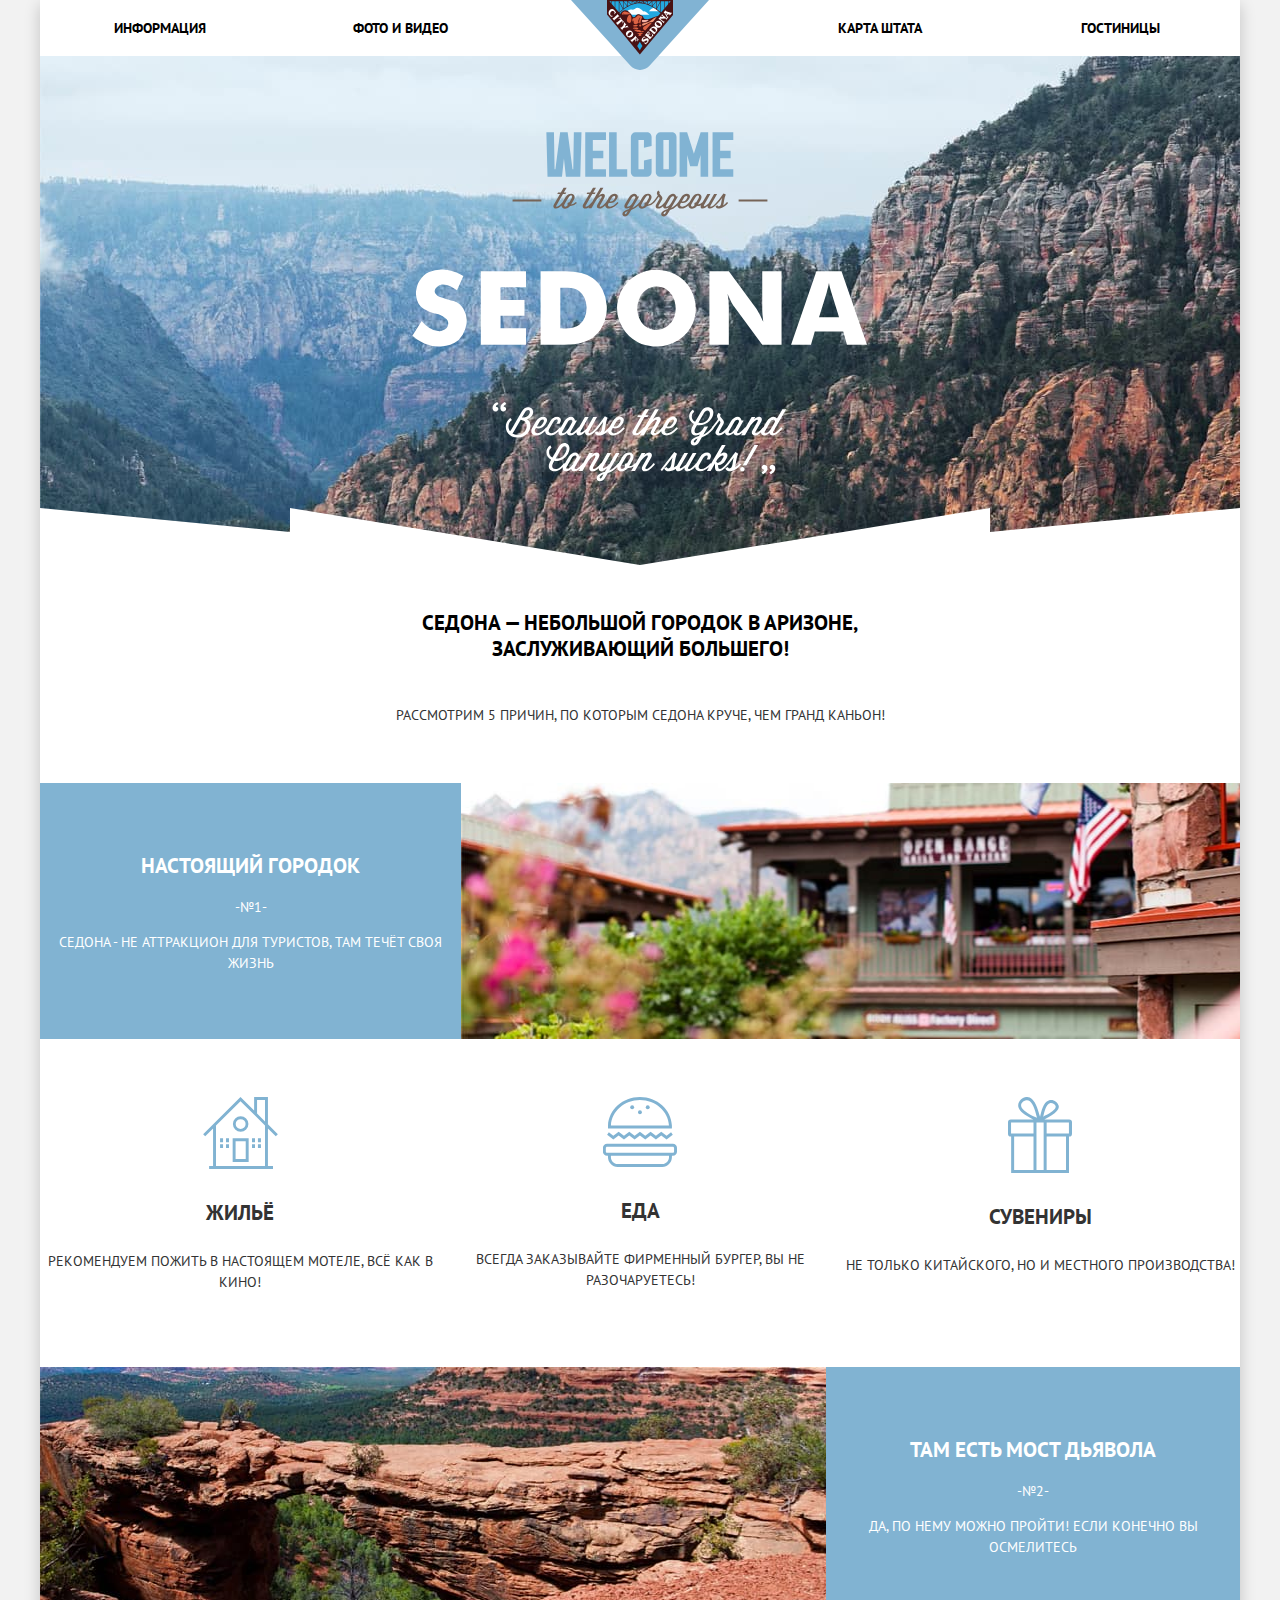
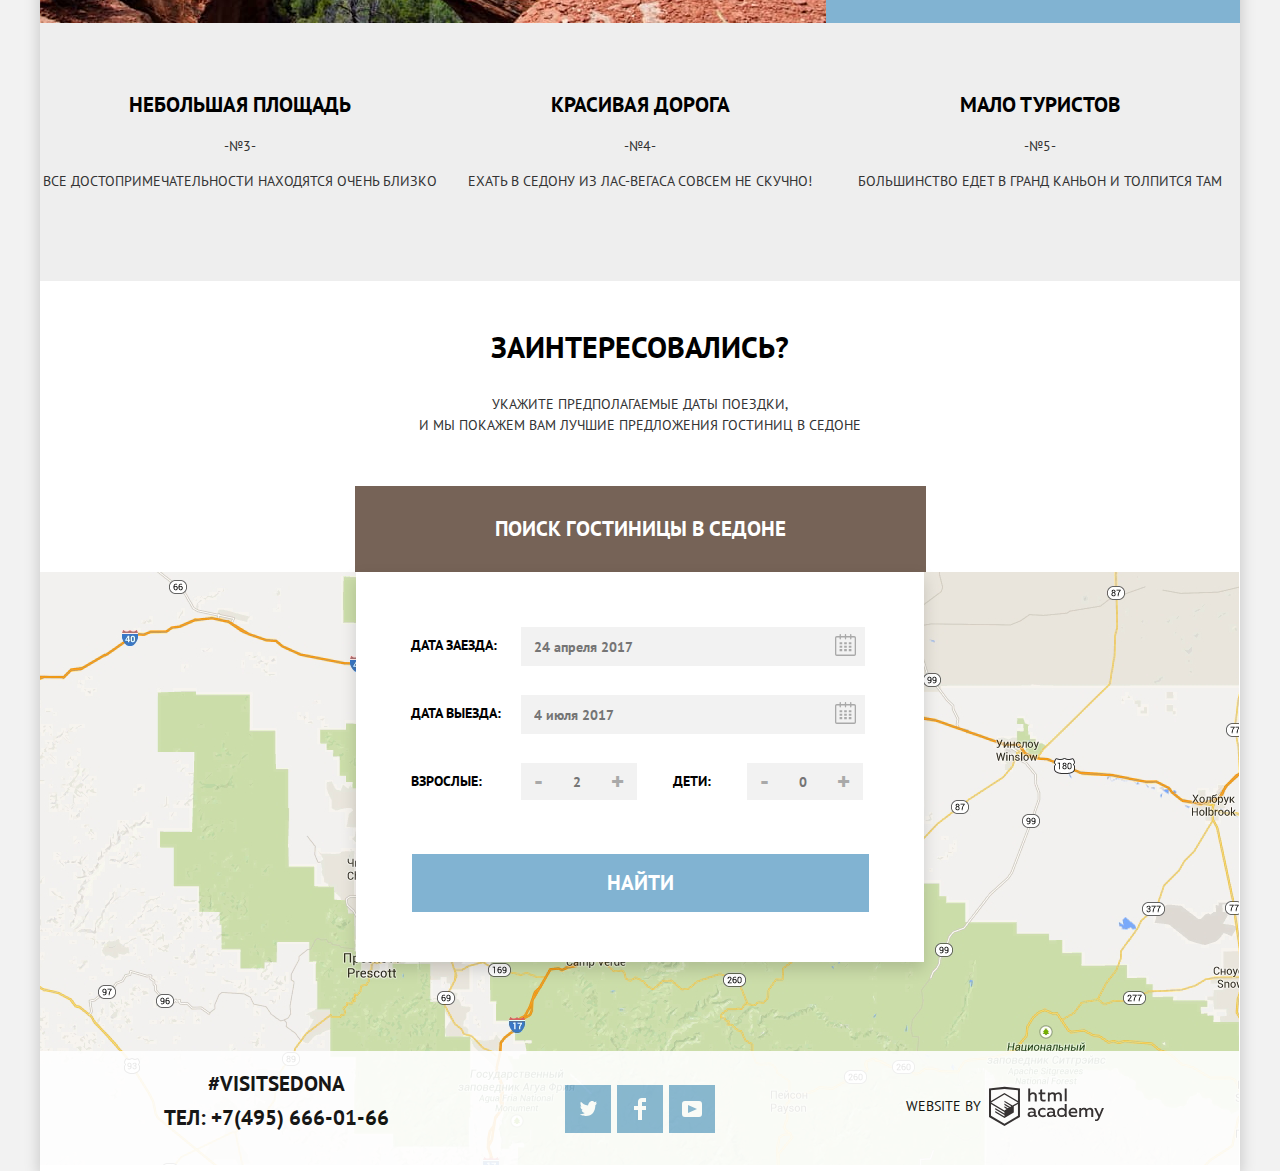
==== index.html @ 1110b038 "Задание дополнено." ====
<!DOCTYPE html>
<html class="page" lang="ru">
<head>
  <meta charset="UTF-8">
  <title>Welcome to Sedona!</title>
  <link href="https://fonts.googleapis.com/css2?family=PT+Sans:wght@400;700&display=swap" rel="stylesheet">
  <link href="css/normalize.css" rel="stylesheet">
  <link href="css/style.css" rel="stylesheet">
</head>
<body>
<div class="wrap">
  <header class="main-header">
    <nav class="main-navigation">
      <a class="main-navigation-logo">
        <img src="img/logo-sedona.svg" width="138" height="70" alt="Sedona logo">
      </a>
      <ul class="site-navigation">
        <li class="info-link">
          <a href="#" class="link">Информация</a>
        </li>
        <li class="media-link">
          <a href="#" class="link">Фото и видео</a>
        </li>
        <li class="map-link">
          <a href="#" class="link">Карта штата</a>
        </li>
        <li class="hotel-link">
          <a href="hotels.html" class="link">Гостиницы</a>
        </li>
      </ul>
    </nav>
  </header>
  <main class="main-home-page">
    <section class="main-title">
      <h1 class="visually-hidden">Sedona</h1>
      <img src="img/intro-welcome.svg" width="456" height="350" alt="Sedona">
    </section>
    <section class="main-features">
      <p class="intro-title">
        Седона — небольшой городок в Аризоне,<br>
        заслуживающий большего!
      </p>
      <p class="intro-subtitle">Рассмотрим 5 причин, по которым Седона круче, чем Гранд Каньон!</p>
      <ol class="intro-list">
        <li class="point point-1">
          <div class="row-1 color-blue">
            <div class="reason-wrapper city">
              <h3>Настоящий городок</h3>
              <span>-№1-</span>
              <p>Седона - не аттракцион для туристов, там течёт своя жизнь</p>
            </div>
            <div class="img-city">

            </div>
          </div>
          <ul class="city-features">
            <li class="point point-1-1">
              <h4 class="housing">Жильё</h4>
              <p>Рекомендуем пожить в настоящем мотеле, всё как в кино!</p>
            </li>
            <li class="point point-1-2">
              <h4 class="food">Еда</h4>
              <p>Всегда заказывайте фирменный бургер, вы не разочаруетесь!</p>
            </li>
            <li class="point point-1-3">
              <h4 class="souvenirs">Сувениры</h4>
              <p>Не только китайского, но и местного производства!</p>
            </li>
          </ul>
        </li>
        <li class="point point-2 color-blue">
          <div class="img-bridge">

          </div>
          <div class="reason-wrapper">
            <h3>Там есть Мост дьявола</h3>
            <span>-№2-</span>
            <p>Да, по нему можно пройти! Если конечно вы осмелитесь</p>
          </div>
        </li>
        <li class="point point-3 color-gray">
          <div>
            <h3>Небольшая площадь</h3>
            <span>-№3-</span>
            <p>Все достопримечательности находятся очень близко</p>
          </div>
        </li>
        <li class="point point-4 color-gray">
          <div>
            <h3>Красивая дорога</h3>
            <span>-№4-</span>
            <p>Ехать в Седону из Лас-Вегаса совсем не скучно!</p>
          </div>
        </li>
        <li class="point point-5 color-gray">
          <div>
            <h3>Мало туристов</h3>
            <span>-№5-</span>
            <p>Большинство едет в Гранд Каньон и толпится там</p>
          </div>
        </li>
      </ol>
    </section>
    <section class="main-search">
      <h2>Заинтересовались?</h2>
      <p>Укажите предполагаемые даты поездки,<br>
        и мы покажем вам лучшие предложения гостиниц в Седоне</p>
      <button class="form-call-button button btn-brown" type="button">Поиск гостиницы в Седоне</button>
      <div class="hotel-search">
        <div class="form-container">
          <form action="https://echo.htmlacademy.ru" method="get">
            <div class="form-line checkin-date-field">
              <label class="field-name" for="arrivalDate">Дата заезда:</label>
              <input id="arrivalDate" type="text" placeholder="24 апреля 2017"
                     name="Arrival date">
              <button class="calendar" type="button">
                <svg xmlns="http://www.w3.org/2000/svg" width="21" height="22">
                  <path
                    d="M19.25 2.02h-2.84V.65c0-.38-.3-.7-.66-.7-.36 0-.66.32-.66.7v1.38h-3.93V.65c0-.38-.3-.7-.66-.7-.36 0-.66.32-.66.7v1.38H5.91V.65c0-.38-.3-.7-.66-.7-.36 0-.66.32-.66.7v1.38H1.75A1.8 1.8 0 000 3.86v16.3A1.8 1.8 0 001.75 22h17.5A1.8 1.8 0 0021 20.16V3.86a1.8 1.8 0 00-1.75-1.83zm.44 18.14a.45.45 0 01-.44.46H1.75a.45.45 0 01-.44-.46V3.86a.45.45 0 01.44-.46h2.84v1.38c0 .38.3.69.66.69.36 0 .66-.3.66-.69V3.4h3.93v1.38c0 .38.3.69.66.69.36 0 .66-.3.66-.69V3.4h3.93v1.38c0 .38.3.69.66.69.36 0 .66-.3.66-.69V3.4h2.84c.24 0 .44.2.44.46v16.3z"/>
                  <path
                    d="M4.6 8.22h2.62v2.07H4.59zm0 3.45h2.62v2.06H4.59zm0 3.44h2.62v2.07H4.59zm4.59 0h2.62v2.07H9.2zm0-3.44h2.62v2.06H9.2zm0-3.45h2.62v2.07H9.2zm4.6 6.9h2.62v2.06h-2.63zm0-3.45h2.62v2.06h-2.63zm0-3.45h2.62v2.07h-2.63z"/>
                </svg>
              </button>
            </div>
            <div class="form-line checkout-date-field">
              <label class="field-name" for="dateOfDeparture">Дата выезда:</label>
              <input id="dateOfDeparture" type="text" placeholder="4 июля 2017"
                     name="Date of departure">
              <button class="calendar" type="button">
                <svg xmlns="http://www.w3.org/2000/svg" width="21" height="22">
                  <path
                    d="M19.25 2.02h-2.84V.65c0-.38-.3-.7-.66-.7-.36 0-.66.32-.66.7v1.38h-3.93V.65c0-.38-.3-.7-.66-.7-.36 0-.66.32-.66.7v1.38H5.91V.65c0-.38-.3-.7-.66-.7-.36 0-.66.32-.66.7v1.38H1.75A1.8 1.8 0 000 3.86v16.3A1.8 1.8 0 001.75 22h17.5A1.8 1.8 0 0021 20.16V3.86a1.8 1.8 0 00-1.75-1.83zm.44 18.14a.45.45 0 01-.44.46H1.75a.45.45 0 01-.44-.46V3.86a.45.45 0 01.44-.46h2.84v1.38c0 .38.3.69.66.69.36 0 .66-.3.66-.69V3.4h3.93v1.38c0 .38.3.69.66.69.36 0 .66-.3.66-.69V3.4h3.93v1.38c0 .38.3.69.66.69.36 0 .66-.3.66-.69V3.4h2.84c.24 0 .44.2.44.46v16.3z"/>
                  <path
                    d="M4.6 8.22h2.62v2.07H4.59zm0 3.45h2.62v2.06H4.59zm0 3.44h2.62v2.07H4.59zm4.59 0h2.62v2.07H9.2zm0-3.44h2.62v2.06H9.2zm0-3.45h2.62v2.07H9.2zm4.6 6.9h2.62v2.06h-2.63zm0-3.45h2.62v2.06h-2.63zm0-3.45h2.62v2.07h-2.63z"/>
                </svg>
              </button>
            </div>
            <div class="form-line number-of-people-field">
              <label class="field-name" for="adults">Взрослые:</label>
              <button class="button-minus sign-button" type="button">
                -
              </button>
              <input id="adults" type="text" placeholder="2"
                     name="Number of adults">
              <button class="button-plus sign-button" type="button">
                +
              </button>
              <label class="field-name number-of-children" for="children">Дети:</label>
              <button class="button-minus sign-button" type="button">
                -
              </button>
              <input id="children" type="text" placeholder="0"
                     name="Number of children">
              <button class="button-plus sign-button" type="button">
                +
              </button>
            </div>

            <button class="search-button button btn-blue" type="submit">Найти</button>

          </form>
        </div>
      </div>
    </section>
    <section class="map">
      <img src="img/map.png" width="1199" height="594" alt="Map">
    </section>
  </main>
  <footer class="main-footer">
    <div class="contact">
      <span>#visitSEDONA</span>
      <p>Тел: +7(495) 666-01-66</p>
    </div>
    <ul class="social">
      <li>
        <a class="button btn-blue" href="#" aria-label="Twitter">
          <span class="visually-hidden">Twitter</span>
          <svg xmlns="http://www.w3.org/2000/svg" width="17" height="15">
            <path fill="#FFF"
                  d="M10.95.14a3.1 3.1 0 013.58 1.18c.67-.23 1.33-.48 2-.7a2.35 2.35 0 01-.85 1.76c.69.17 1.3-.49 1.3-.49-.16 1-1 1.79-1.56 2.03C15.2 10.67 12.25 15.13 5.34 15H4.9c-.41 0-4.17-.46-4.9-1.89 2.27.2 3.9-.42 4.7-1.18-.97-.3-2.69-.47-2.99-2.95.35.11.57.23 1.2.12C1.7 8.25.36 7.53.44 5.33a1.9 1.9 0 001.34.47C1.09 5.56-.18 2.44.89.85c1.82 1.85 3.74 3.6 7.16 3.77.2-2.29 1.13-3.83 2.9-4.48z"/>
          </svg>
        </a>
      </li>
      <li>
        <a class="button btn-blue" href="#" aria-label="FaceBook">
          <span class="visually-hidden">FaceBook</span>
          <svg xmlns="http://www.w3.org/2000/svg" width="12" height="22">
            <path fill="#FFF" d="M12 4V0H8a4 4 0 00-4 4v4H0v4h4v10h4V12h4V8H8V4h4z"/>
          </svg>
        </a>
      </li>
      <li>
        <a class="button btn-blue" href="#" aria-label="Youtube">
          <span class="visually-hidden">Youtube</span>
          <svg xmlns="http://www.w3.org/2000/svg" width="20" height="16">
            <path fill="#FFF"
                  d="M17 0H3a3 3 0 00-3 3v10a3 3 0 003 3h14a3 3 0 003-3V3a3 3 0 00-3-3zM6.03 12V4L15 8l-8.98 4z"/>
          </svg>
        </a>
      </li>
    </ul>
    <div class="copyright">
      <p>
        Website by
      </p>
      <a class="academy-link" href="https://htmlacademy.ru/intensive/htmlcss"
         aria-label="Интенсив «HTML и CSS. Профессиональная вёрстка сайтов»">
        <span class="visually-hidden">HTML Academy</span>
        <svg data-name="Layer 1" xmlns="http://www.w3.org/2000/svg" width="115" height="41"
             viewBox="0 0 108.08 36.85">
          <path
            d="M44.61 26.86a2 2 0 00.55-.1v1.33a3.25 3.25 0 01-1.18.21 1.67 1.67 0 01-1.67-1 4.84 4.84 0 01-3.14 1.08c-1.51 0-2.91-.83-2.91-2.55 0-2.13 2-2.79 3.71-2.79a11.08 11.08 0 012.17.25v-.3c0-1-.76-1.77-2.19-1.77a7.42 7.42 0 00-3 .64v-1.7a10.21 10.21 0 013.19-.55c2.36 0 3.81 1.12 3.81 3.65v3a.54.54 0 00.49.59h.17zm-6.44-1.13a1.35 1.35 0 001.46 1.25h.11a3.39 3.39 0 002.41-1v-1.42a9.72 9.72 0 00-1.81-.21c-1 0-2.16.33-2.16 1.38zm12.36-6.11a5 5 0 012.57.64v1.72a4.08 4.08 0 00-2.3-.7 2.75 2.75 0 100 5.49 5 5 0 002.43-.64v1.71a6.27 6.27 0 01-2.76.57A4.21 4.21 0 0146 24.49v-.41a4.32 4.32 0 014.18-4.46h.38zm12.17 7.24a2 2 0 00.55-.1v1.33a3.25 3.25 0 01-1.18.21 1.67 1.67 0 01-1.67-1 4.84 4.84 0 01-3.14 1.08c-1.51 0-2.91-.83-2.91-2.55 0-2.13 2-2.79 3.71-2.79a11.08 11.08 0 012.17.25v-.3c0-1-.76-1.77-2.19-1.77a7.42 7.42 0 00-3 .64v-1.7a10.21 10.21 0 013.19-.55c2.36 0 3.81 1.12 3.81 3.65v3a.54.54 0 00.49.59h.17zm-6.44-1.13a1.35 1.35 0 001.47 1.25h.11a3.39 3.39 0 002.41-1v-1.42a9.72 9.72 0 00-1.81-.21c-1.06 0-2.16.33-2.16 1.38zM73 15.98v12.2h-1.65v-1.32a3.88 3.88 0 01-3.19 1.54 4.4 4.4 0 010-8.78 3.81 3.81 0 013 1.3v-4.94H73zm-4.53 5.22a2.76 2.76 0 100 5.52 2.86 2.86 0 002.68-1.74v-2a2.91 2.91 0 00-2.66-1.73zM79 19.62c3.31 0 4.46 2.68 3.92 5.09H76.7c.21 1.5 1.67 2.11 3.19 2.11a6.11 6.11 0 002.64-.59v1.6a7.14 7.14 0 01-3 .57c-2.53 0-4.75-1.42-4.75-4.42a4.18 4.18 0 014-4.39H79zm.09 1.54a2.28 2.28 0 00-2.44 2.1v.06h4.65a2 2 0 00-2.17-2.16zm5.73 7v-8.31h1.65v1a3.81 3.81 0 012.78-1.27 2.86 2.86 0 012.64 1.4 4.12 4.12 0 012.91-1.33 3.06 3.06 0 013.2 3.33v5.2h-1.9v-5.15a1.59 1.59 0 00-1.42-1.75h-.26a2.8 2.8 0 00-2.07 1.12v5.78h-1.9v-5.15A1.59 1.59 0 0089 21.29h-.2a3 3 0 00-2.21 1.29v5.63h-1.73zm21.31-8.33h1.9l-3.91 9.46c-.9 2.17-2.09 2.86-3.35 2.86a4.76 4.76 0 01-1.1-.14v-1.57a2.86 2.86 0 00.85.12c.9 0 1.58-.64 2.07-1.9l.17-.42-4-8.4h2l2.86 6.29zM38.73 1.44V6.2a3.81 3.81 0 012.7-1.14 3.25 3.25 0 013.44 3.4v5.15H43V8.7a1.81 1.81 0 00-1.61-2h-.3a2.93 2.93 0 00-2.32 1.39v5.52h-1.9V1.44h1.9zm11.21.85v3h3v1.6h-3v3.81c0 1.1.5 1.46 1.58 1.46a4.49 4.49 0 001.69-.33v1.6a6.8 6.8 0 01-2.21.35 2.55 2.55 0 01-2.86-2.74V6.87h-1.56V5.24h1.5V2.72zm5.4 11.31V5.26H57v1a3.81 3.81 0 012.77-1.28 2.86 2.86 0 012.6 1.33 4.12 4.12 0 012.91-1.33 3.06 3.06 0 013.16 3.4v5.21h-1.9V8.44a1.59 1.59 0 00-1.42-1.75h-.23a2.8 2.8 0 00-2.07 1.12v5.78h-1.9V8.44a1.59 1.59 0 00-1.42-1.75h-.23a3 3 0 00-2.21 1.29v5.63h-1.72zM71.17 1.43H73v12.15h-1.83V1.43zM14.71-.02h-.16L0 1.52v26.67l14.55 8.66 14.55-8.66V1.52zm12.5 27.1l-12.66 7.54L1.9 27.1V16.16l12.59 7.5v1.32l-8.63-5.1v1.31l8.68 5.21v1.39l-8.67-5.16v1.35l8.68 5.21 8.75-5.24v-5.66l3.9-2.31V27.1zm0-12.53l-3.48 2-1.6 1-7.62-4.57v1.31L21 18.21l-.14.09-1 .54-5.37-3.2v1.34l4.24 2.52-1 .67-3.2-1.9v1.31l2.1 1.24-2.13 1.26L2 14.63l12.51-7.54zm0-1.32L14.49 5.74 1.91 13.23v-10L14.56 1.9l12.65 1.33v10z"
            fill="#231f20"/>
        </svg>
      </a>
    </div>
  </footer>
</div>
</body>
</html>
---- css/style.css ----
/* Variables */

:root{
  --basic-black: #000000;
  --basic-white: #ffffff;
  --basic-gray: #333333;
  --basic-light-gray: #F2F2F2;
  --basic-brown: #766357;
  --basic-graphite-gray: #666666;
  --basic-blue: #81B3D2;
  --background-gray: #F2F2F2;
  --background-light-gray: #EEEEEE;
  --background-medium-gray: #EBEBEB;
  --hover-brown: #604E43;
  --active-brown: #503E33;
  --hover-blue: #669EC0;
  --active-blue: #5496BD;
  --border-gray: #E5E5E5;
  --active-gray: #bdbbbc;
}

/*Global*/

.page{
  height: 100%;
}

body{
  margin: 0;
  padding: 0;
  font-family: 'PT Sans', sans-serif;
  font-size: 14px;
  line-height: 21px;
  font-weight: 400;
  color: var(--basic-gray);
  text-transform: uppercase;
  background-color: var(--basic-light-gray);
}

.wrap{
  width: 100%;
  max-width: 1200px;
  margin: auto;
  background-color: var(--basic-white);
  min-height: 100%;
  box-shadow: 0px 5px 15px rgba(0, 1, 1, 0.2);
}

.visually-hidden:not(:focus):not(:active){
  position: absolute;
  width: 1px;
  height: 1px;
  margin: -1px;
  border: 0;
  padding: 0;
  white-space: nowrap;
  clip-path: inset(100%);
  clip: rect(0 0 0 0);
  overflow: hidden;
}

a{
  text-decoration: none;
  color: var(--basic-black);
}

li{
  list-style: none;
}

ul,
ol{
  padding: 0;
}

img{
  max-width: 100%;
  height: auto;
}

h3,
h4{
  font-size: 21px;
  font-weight: 700;
}

.button {
  text-transform: uppercase;
  border: none;
  color: var(--basic-white);
  font-weight: 700;
}

.main-search .button{
  font-size: 21px;
  line-height: 26px;
}

.btn-blue{
  background-color: var(--basic-blue);
}

.btn-blue:hover,
.btn-blue:focus{
  background-color: var(--hover-blue);
}

.btn-blue:active{
  background-color: var(--active-blue);
  color: rgba(255, 255, 255, 0.3);
}

.btn-brown{
  background-color: var(--basic-brown);
}

.btn-brown:hover,
.btn-brown:focus{
  background-color: var(--hover-brown);
}

.btn-brown:active{
  background-color: var(--active-brown);
  color: rgba(255, 255, 255, 0.3);
}

.link:hover,
.link:focus{
  color: var(--basic-blue);
}

.link:active{
  opacity: 0.3;
}

/*Header*/

.main-navigation{
  display: grid;
  grid-template-columns: 1fr 1fr 1fr 1fr 1fr;
  grid-template-rows: 1fr;
  margin-bottom: -15px;
}

.site-navigation{
  margin: 0;
  padding-top: 15px;
  width: auto;
  grid-column: 1/6;
  grid-row-start: 1;
  display: grid;
  grid-template-columns: 1fr 1fr 1fr 1fr 1fr;
}

.main-navigation-logo{
  width: 138px;
  height: 70px;
  justify-self: center;
  grid-column: 3/4;
  grid-row-start: 1;
  z-index: 1;
}

.site-navigation a{
  display: block;
  line-height: 26px;
  font-weight: 700;
}

a.active-link{
  color: var(--basic-brown);
}

.info-link{
  grid-column: 1/2;
  justify-self: center;
}

.media-link{
  grid-column: 2/3;
  justify-self: center;
}

.map-link{
  grid-column: 4/5;
  justify-self: center;
}

.hotel-link{
  grid-column: 5/6;
  justify-self: center;
}
/*Footer*/

.main-footer{
  min-height: 120px;
  line-height: 26px;
  color: var(--basic-black);
  background-color: var(--basic-white);
  opacity: 0.9;
  display: grid;
  grid-template-columns: 1fr 1fr 1fr;
}

.contact{
  justify-self: center;
  text-align: center;
  font-weight: 700;
  font-size: 21px;
  padding-left: 72px;
  padding-top: 20px;
}

.contact p{
  margin-top: 8px;
}

.social{
  justify-self: center;
  display: flex;
  flex-wrap: wrap;
  justify-content: space-between;
  align-items: center;
  width: 150px;
  margin: 0 auto;
  padding: 0;
  list-style: none;
}

.social li{
  padding-bottom: 5px;
}

.social a{
  display: flex;
  align-items: center;
  justify-content: center;
  width: 46px;
  height: 48px;
}

.social svg:active{
  opacity: 0.3;
}

.copyright{
  display: flex;
  align-items: center;
  justify-content: center;
  padding-right: 70px;
  padding-bottom: 10px;
}

.copyright p{
  margin-right: 8px;
}

.copyright a{
  display: inline-block;
  width: 115px;
  height: 40px;
}

.academy-link:focus path,
.academy-link:hover path{
  fill: var(--basic-blue);
}

.academy-link:active path{
  fill: var(--active-gray);
}


/*Index*/

/*Page title*/

.main-title{
  background: url("../img/background.jpg") no-repeat center;
  text-align: center;
  margin-bottom: 45px;
}

.main-title img{
  padding-top: 77px;
  padding-bottom: 20px;
}

.main-title::after{
  content: '';
  display: block;
  height: 57px;
  background-image: url("../img/intro-mask.svg");
}


/*Features*/

.main-features{
  text-align: center;
}

.intro-title{
  font-size: 21px;
  line-height: 26px;
  font-weight: 700;
  color: var(--basic-black);
  margin-bottom: 40px;
}

.intro-subtitle{
  line-height: 26px;
  margin-bottom: 55px;
}

.color-blue{
  background-color: var(--basic-blue);
  color: var(--basic-white);
}

.color-gray{
  background-color: var(--background-light-gray);
}

.color-gray h3{
  color: var(--basic-black);
}

.intro-list{
  display: grid;
  grid-template-columns: 1fr 1fr 1fr;
  grid-template-rows: min-content min-content min-content min-content;
}

.point-1{
  grid-column: 1/4;
  grid-row: 1/3;
}

.row-1{
  display: flex;
  flex-direction: row;
  align-items: center;
}

.img-city{
  width: 800px;
  height: 256px;
  background-image: url("../img/location-1.jpg");
}

.point-2{
  grid-column: 1/4;
  grid-row: 3/4;
  display: flex;
  flex-direction: row;
  align-items: center;
}

.img-bridge{
  width: 800px;
  height: 256px;
  background-image: url("../img/location-2.jpg");
}

.city-features{
  padding-top: 30px;
  padding-bottom: 60px;
  display: grid;
  grid-template-columns: 1fr 1fr 1fr;
}

.point-3,
.point-4,
.point-5{
  padding-top: 50px;
  padding-bottom: 75px;
}

.housing::before{
  content: url("../img/icon-1.svg");
  display: block;
  padding-bottom: 30px;
}

.food::before{
  content: url("../img/icon-3.svg");
  display: block;
  padding-bottom: 30px;
}

.souvenirs::before{
  content: url("../img/icon-2.svg");
  display: block;
  padding-bottom: 30px;
}

.city{
  min-width: 33%;
}


/*Main search*/

.main-search{
  position: relative;
  text-align: center;
  padding-top: 15px;
}

.main-search h2{
  font-size: 30px;
  line-height: 24px;
  font-weight: 700;
  color: var(--basic-black);
}

.main-search p{
  padding-top: 10px;
  margin-bottom: 50px;
}

.form-call-button{
  text-align: center;
  padding: 30px 140px;
}

/*Search form*/

.hotel-search{
  line-height: 26px;
  font-weight: 700;
  color: var(--basic-black);
  position: absolute;
  width: 100%;
}

.form-container{
  margin: 0px auto;
  width: 568px;
  background-color: var(--basic-white);
  box-shadow: 0px 7px 15px rgba(0, 1, 1, 0.15);
}

.field-name{
  padding-top: 5px;
  display: block;
  width: 110px;
  text-align: left;
}

.number-of-children{
  text-align: center;
}

.hotel-search form{
  display: flex;
  flex-wrap: wrap;
  justify-content: center;
  padding-top: 55px;
}

.hotel-search input{
  background-color: var(--background-gray);
  font: inherit;
  border: none;
}

.hotel-search input:hover{
  background-color: var(--background-medium-gray);
}

.hotel-search input:focus{
  background-color: var(--basic-white);
  border: 2px solid #E5E5E5;
  box-sizing: border-box;
}

.checkin-date-field input,
.checkout-date-field input{
  width: 290px;
  padding-left: 13px;
}

.number-of-people-field input{
  width: 38px;
  text-align: center;
}

.form-line{
  margin-bottom: 29px;
  display: flex;
  width: 458px;
}

.calendar{
  background: var(--basic-light-gray);
  border: none;
  padding: 7px 9px;
}

.sign-button{
  background: var(--basic-light-gray);
  border: none;
  font-weight: bold;
  font-size: 25px;
  padding: 4px 13px;
}

.form-container .sign-button{
  color: #a9a9a9;
}

.form-container .calendar{
  fill: #a9a9a9;
}

.form-container .sign-button:hover,
.form-container .sign-button:focus{
  color: var(--basic-black);
  background: #EBEBEB;
}

.form-container .calendar:hover,
.form-container .calendar:focus{
  fill: var(--basic-black);
  background: #EBEBEB;
}

.form-container .sign-button:active{
  color: var(--basic-blue);
  background: #FFFFFF;
}

.form-container .calendar:active{
  fill: var(--basic-blue);
  background: #FFFFFF;
}

.number-of-people-field{
  margin-bottom: 54px;
}

.search-button{
  margin-bottom: 50px;
  padding: 16px 195px;
}

/*Map Section*/

.map{
  margin-bottom: -120px;
}

/*Hotels*/

/*Hotel selection filter*/

.fieldset{
  padding-top: 25px;
}

.hotel-selection-filter{
  background: url("../img/background-filter.jpg") no-repeat center;
  background-size: cover;
  color: var(--basic-white);
  padding-top: 30px;
}

.hotel-selection-filter form{
  display: grid;
  grid-template-columns: 25% 25% 50%;
}

.hotel-selection-filter fieldset{
  border: none;
}

.hotel-selection-filter legend{
  font-size: 16px;
  font-weight: 700;
}

.filter-option label{
  display: block;
  position: relative;
  cursor: pointer;
  user-select: none;
  top: 10px;
  left: 100px;
  margin-bottom: 25px;
}

.filter-checkbox + label::before{
  position: absolute;
  top: 0;
  left: -40px;
  content: url("../img/checkbox-off.svg");
}

.price-block{
  justify-self: center;
}

.filter-button{
  text-transform: uppercase;
  background-color: transparent;
  border: 2px solid var(--basic-white);
  color: white;
  padding: 8px 36px;
}

.filter-price{
  margin: 0px;
  padding: 0px;
  border: none;
}

.range-filter{
  width: 260px;
  padding-top: 49px;
}

.range-control{
  margin-bottom: 15px;
  margin-top: 15px;
  position: relative;
}

.range-control .scale{
  height: 2px;
  background: #d7dcde;
}

.range-control .bar {
  width: 70%;
  height: 2px;
  background: #ffffff;
}

.range-control .toggle {
  position: absolute;
  top: -9px;
  left: 0;
  width: 4px;
  height: 4px;
  padding: 0;
  border: 8px solid #ffffff;
  background-color: #ababab;
  border-radius: 50%;
  box-shadow: 0 2px 1px 0 #cfcfcf;
  cursor: pointer;
}

.range-control .toggle-max {
  left: 160px;
}

.price-control input {
  width: 60px;
  padding: 10px;
  margin-left: 10px;
  text-align: center;
  color: var(--basic-white);
  background: transparent;
  border: none;

  font-family: inherit;
  font-size: inherit;
}

.price-control {
  display: flex;
  justify-content: space-between;
  border: 2px solid #FFFFFF;
  border-radius: 2px;
}

.min-price{
  border-right: 2px solid #FFFFFF;
}

.min-price,
.max-price{
  margin: 5px;
}

/*Hotel sorting*/

.sort-type-button{
  border: none;
  background: transparent;
  fill: #CACACA;
}

.sort-type-button:focus,
.sort-type-button:hover{
  fill: var(--basic-black);
}

.sort-type-button:active{
  fill: var(--basic-blue);
}

.active-button{
  fill: var(--basic-blue);
}

.hotel-sorting{
  font-size: 12px;
  line-height: 18px;
  color: var(--basic-black);
  display: flex;
  justify-content: space-between;
  margin: 20px 70px;
}

.search-results{
  font-size: 21px;
  line-height: 26px;
  font-weight: 700;
}

.sorting-button{
  border: none;
  background-color: transparent;
  text-transform: uppercase;
  border-bottom: 1px dashed var(--basic-blue);
}

.sorting-button:hover,
.sorting-button:focus{
  color: var(--basic-blue);
}

.sorting-button:active{
  color: var(--basic-black);
  border-bottom: none;
}

/*Hotel list*/

.hotels{
  padding: 0;
}

.hotels li{
  padding: 25px 73px;
  border-bottom: 1px solid var(--border-gray);
}

.hotels li:first-child{
  border-top: 1px solid var(--border-gray);
}

.hotels li{
  display: flex;
  justify-content: space-between;
}

.hotel-photo{
  margin-right: 30px;
}

.hotel-features{
  display: flex;
  flex-direction: column;
}

.hotel-info{
  display: flex;
  align-items: flex-end;
}

.hotel-type{
  margin-right: 30px;
}

.hotel-status{
  display: flex;
  flex-direction: column;
  align-items: flex-end;
}

.hotel-list h3{
  line-height: 26px;
  margin-top: 0px;
  margin-bottom: 10px;
}

.info{
  margin-bottom: 15px;
}

.stars{
  height: 17px;
  background-image: url("../img/star.svg");
  background-repeat: space;
  background-size: 19px auto;
  margin-bottom: 47px;
  text-align: right;
}

.four-stars{
  width: 91px;
}

.three-stars{
  width: 66px;
}

.two-stars{
  width: 42px;
}

.hotel-rating{
  color: var(--basic-graphite-gray);
  background: var(--background-gray);
  padding: 5px 15px;
}

.more-details{
  padding: 5px 15px;
}

.book{
  padding: 6px 15px;
}
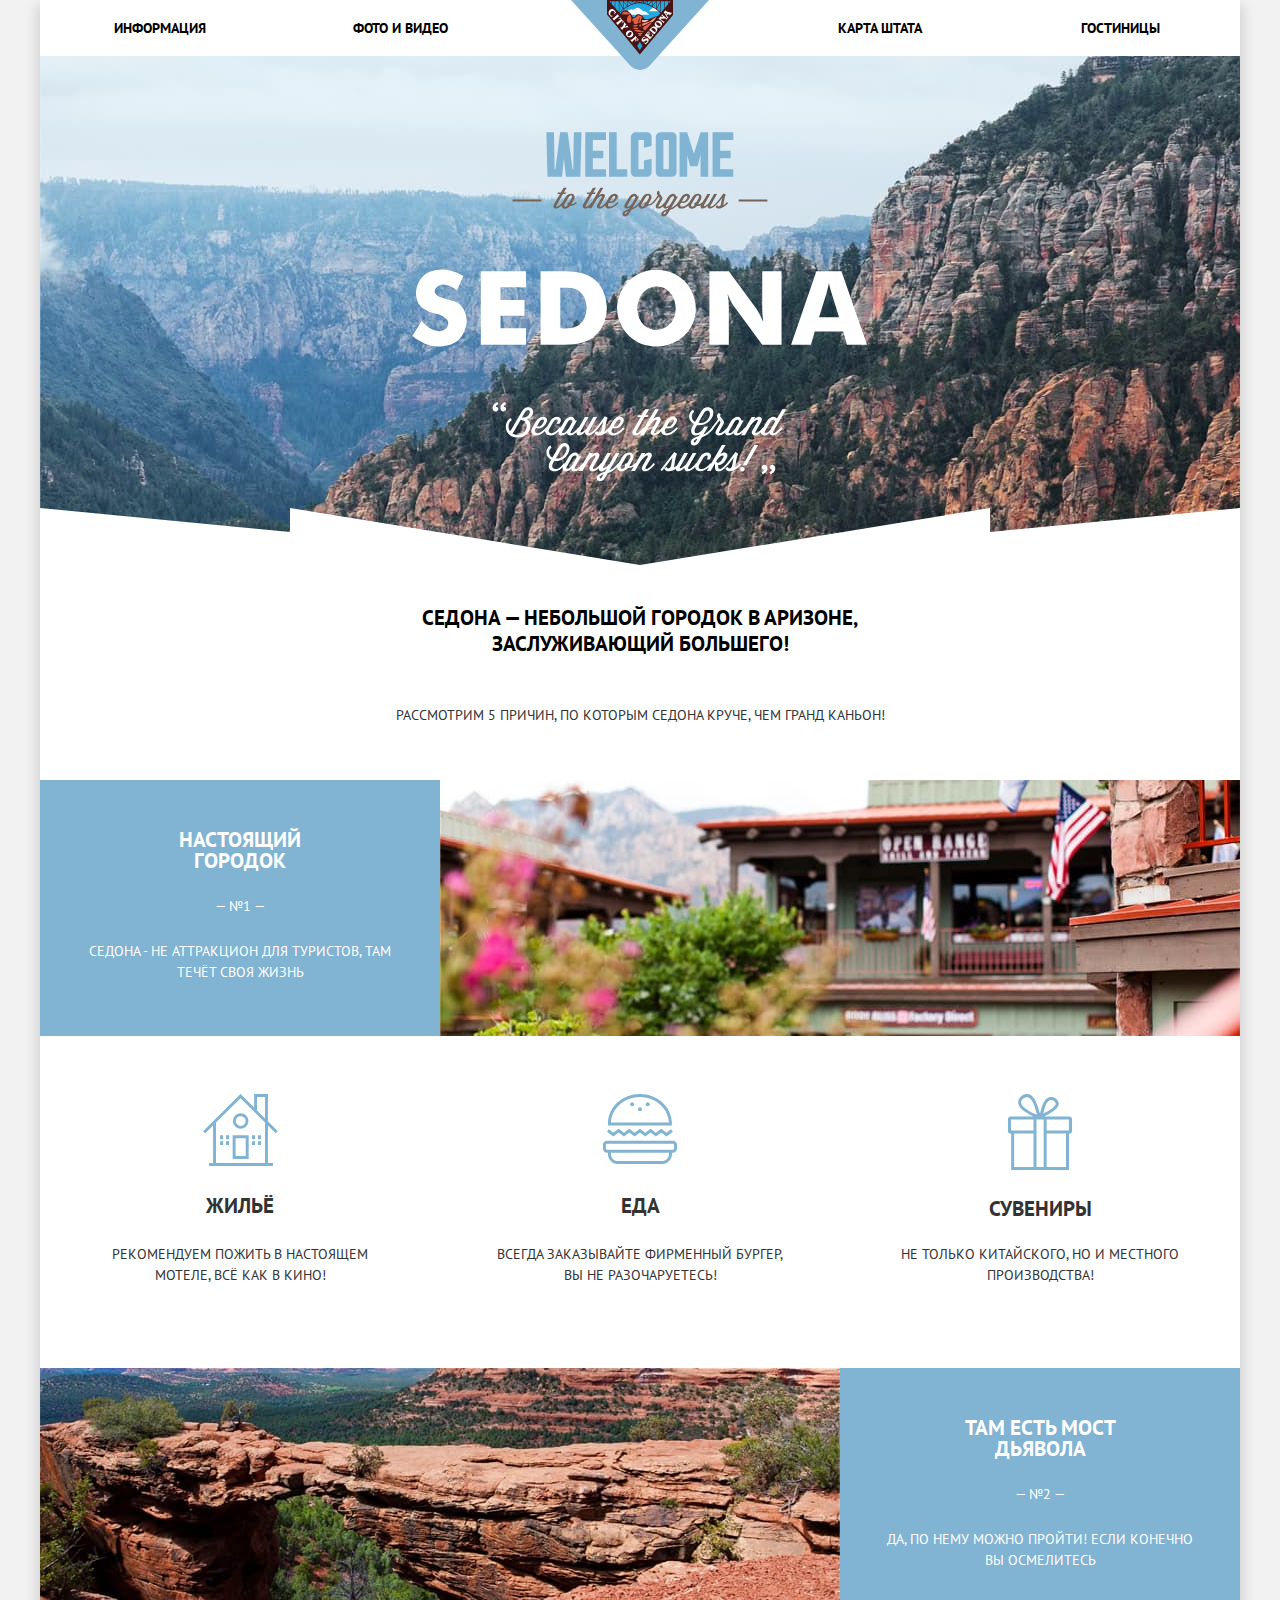
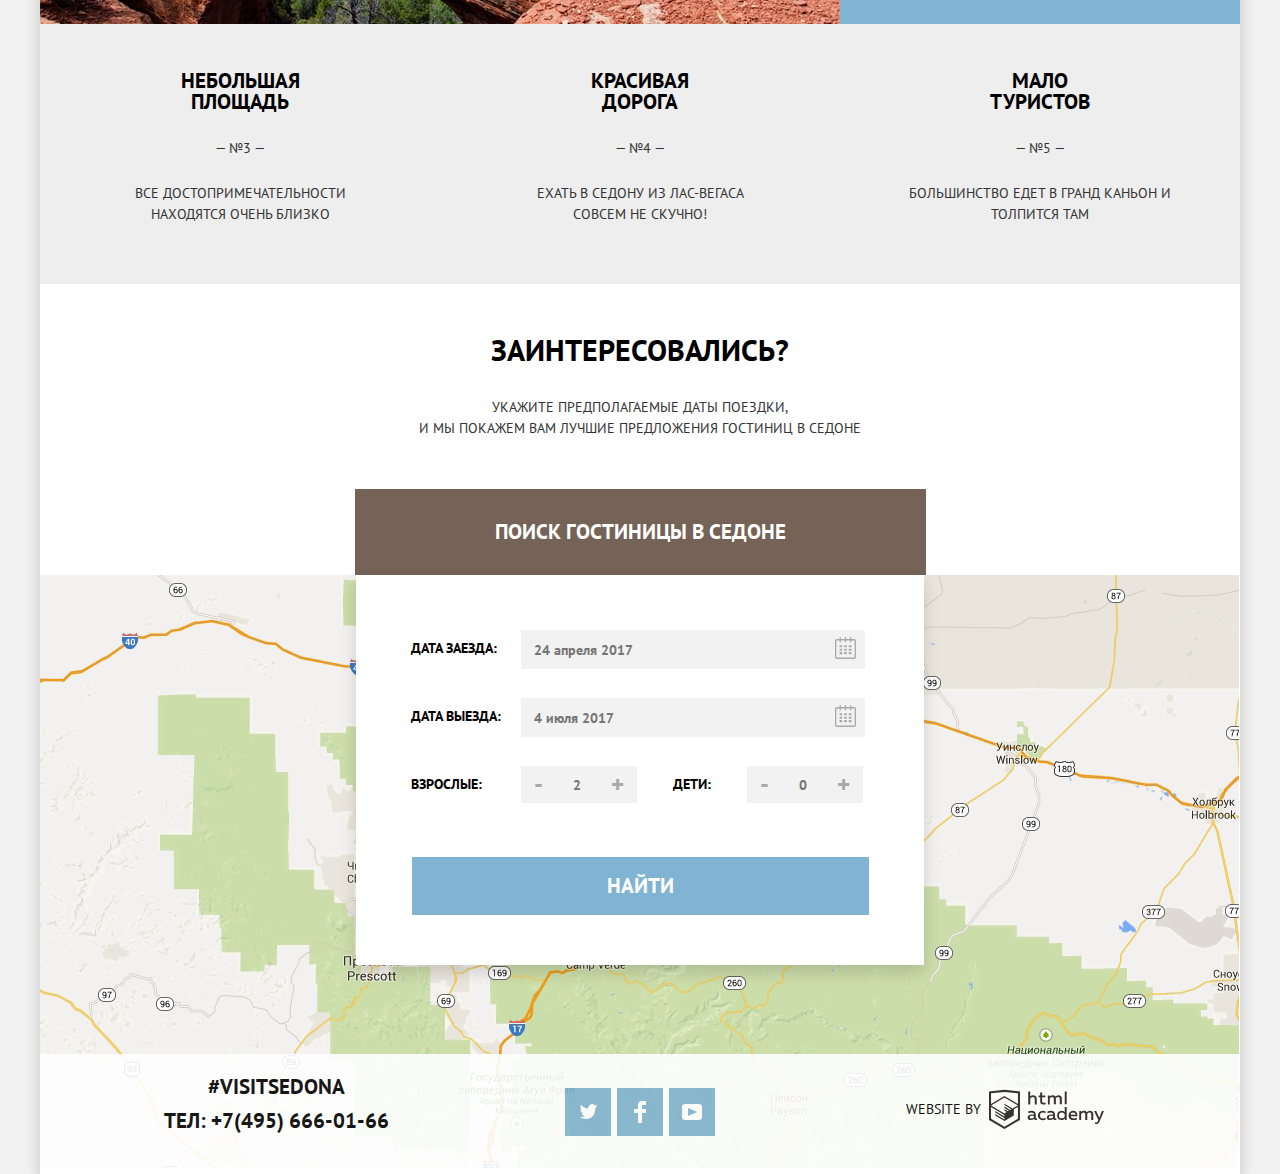
==== commit db2e8465: "Декоративные элементы" ====
--- a/index.html
+++ b/index.html
@@ -42,11 +42,11 @@
       </p>
       <p class="intro-subtitle">Рассмотрим 5 причин, по которым Седона круче, чем Гранд Каньон!</p>
       <ol class="intro-list">
-        <li class="point point-1">
+        <li class="point-1">
           <div class="row-1 color-blue">
-            <div class="reason-wrapper city">
+            <div class="wrap-reason">
               <h3>Настоящий городок</h3>
-              <span>-№1-</span>
+              <span>— №1 —</span>
               <p>Седона - не аттракцион для туристов, там течёт своя жизнь</p>
             </div>
             <div class="img-city">
@@ -54,50 +54,44 @@
             </div>
           </div>
           <ul class="city-features">
-            <li class="point point-1-1">
+            <li class="sublist-row">
               <h4 class="housing">Жильё</h4>
               <p>Рекомендуем пожить в настоящем мотеле, всё как в кино!</p>
             </li>
-            <li class="point point-1-2">
+            <li class="sublist-row">
               <h4 class="food">Еда</h4>
               <p>Всегда заказывайте фирменный бургер, вы не разочаруетесь!</p>
             </li>
-            <li class="point point-1-3">
+            <li class="sublist-row">
               <h4 class="souvenirs">Сувениры</h4>
               <p>Не только китайского, но и местного производства!</p>
             </li>
           </ul>
         </li>
-        <li class="point point-2 color-blue">
+        <li class="point-2 color-blue">
           <div class="img-bridge">
 
           </div>
-          <div class="reason-wrapper">
+          <div class="wrap-reason">
             <h3>Там есть Мост дьявола</h3>
-            <span>-№2-</span>
+            <span>— №2 —</span>
             <p>Да, по нему можно пройти! Если конечно вы осмелитесь</p>
           </div>
         </li>
-        <li class="point point-3 color-gray">
-          <div>
+        <li class="bottom-row color-gray">
             <h3>Небольшая площадь</h3>
-            <span>-№3-</span>
+            <span>— №3 —</span>
             <p>Все достопримечательности находятся очень близко</p>
-          </div>
-        </li>
-        <li class="point point-4 color-gray">
-          <div>
+        </li>
+        <li class="bottom-row color-gray">
             <h3>Красивая дорога</h3>
-            <span>-№4-</span>
+            <span>— №4 —</span>
             <p>Ехать в Седону из Лас-Вегаса совсем не скучно!</p>
-          </div>
-        </li>
-        <li class="point point-5 color-gray">
-          <div>
+        </li>
+        <li class="bottom-row color-gray">
             <h3>Мало туристов</h3>
-            <span>-№5-</span>
+            <span>— №5 —</span>
             <p>Большинство едет в Гранд Каньон и толпится там</p>
-          </div>
         </li>
       </ol>
     </section>
--- a/css/style.css
+++ b/css/style.css
@@ -1,6 +1,6 @@
 /* Variables */
 
-:root{
+:root {
   --basic-black: #000000;
   --basic-white: #ffffff;
   --basic-gray: #333333;
@@ -21,11 +21,11 @@
 
 /*Global*/
 
-.page{
+.page {
   height: 100%;
 }
 
-body{
+body {
   margin: 0;
   padding: 0;
   font-family: 'PT Sans', sans-serif;
@@ -37,7 +37,7 @@
   background-color: var(--basic-light-gray);
 }
 
-.wrap{
+.wrap {
   width: 100%;
   max-width: 1200px;
   margin: auto;
@@ -46,7 +46,7 @@
   box-shadow: 0px 5px 15px rgba(0, 1, 1, 0.2);
 }
 
-.visually-hidden:not(:focus):not(:active){
+.visually-hidden:not(:focus):not(:active), input[type="checkbox"].visually-hidden, input[type="radio"].visually-hidden {
   position: absolute;
   width: 1px;
   height: 1px;
@@ -59,27 +59,27 @@
   overflow: hidden;
 }
 
-a{
+a {
   text-decoration: none;
   color: var(--basic-black);
 }
 
-li{
+li {
   list-style: none;
 }
 
 ul,
-ol{
+ol {
   padding: 0;
 }
 
-img{
+img {
   max-width: 100%;
   height: auto;
 }
 
 h3,
-h4{
+h4 {
   font-size: 21px;
   font-weight: 700;
 }
@@ -91,58 +91,58 @@
   font-weight: 700;
 }
 
-.main-search .button{
+.main-search .button {
   font-size: 21px;
   line-height: 26px;
 }
 
-.btn-blue{
+.btn-blue {
   background-color: var(--basic-blue);
 }
 
 .btn-blue:hover,
-.btn-blue:focus{
+.btn-blue:focus {
   background-color: var(--hover-blue);
 }
 
-.btn-blue:active{
+.btn-blue:active {
   background-color: var(--active-blue);
   color: rgba(255, 255, 255, 0.3);
 }
 
-.btn-brown{
+.btn-brown {
   background-color: var(--basic-brown);
 }
 
 .btn-brown:hover,
-.btn-brown:focus{
+.btn-brown:focus {
   background-color: var(--hover-brown);
 }
 
-.btn-brown:active{
+.btn-brown:active {
   background-color: var(--active-brown);
   color: rgba(255, 255, 255, 0.3);
 }
 
 .link:hover,
-.link:focus{
+.link:focus {
   color: var(--basic-blue);
 }
 
-.link:active{
+.link:active {
   opacity: 0.3;
 }
 
 /*Header*/
 
-.main-navigation{
+.main-navigation {
   display: grid;
   grid-template-columns: 1fr 1fr 1fr 1fr 1fr;
   grid-template-rows: 1fr;
   margin-bottom: -15px;
 }
 
-.site-navigation{
+.site-navigation {
   margin: 0;
   padding-top: 15px;
   width: auto;
@@ -152,7 +152,7 @@
   grid-template-columns: 1fr 1fr 1fr 1fr 1fr;
 }
 
-.main-navigation-logo{
+.main-navigation-logo {
   width: 138px;
   height: 70px;
   justify-self: center;
@@ -161,38 +161,39 @@
   z-index: 1;
 }
 
-.site-navigation a{
+.site-navigation a {
   display: block;
   line-height: 26px;
   font-weight: 700;
 }
 
-a.active-link{
+a.active-link {
   color: var(--basic-brown);
 }
 
-.info-link{
+.info-link {
   grid-column: 1/2;
   justify-self: center;
 }
 
-.media-link{
+.media-link {
   grid-column: 2/3;
   justify-self: center;
 }
 
-.map-link{
+.map-link {
   grid-column: 4/5;
   justify-self: center;
 }
 
-.hotel-link{
+.hotel-link {
   grid-column: 5/6;
   justify-self: center;
 }
+
 /*Footer*/
 
-.main-footer{
+.main-footer {
   min-height: 120px;
   line-height: 26px;
   color: var(--basic-black);
@@ -202,7 +203,7 @@
   grid-template-columns: 1fr 1fr 1fr;
 }
 
-.contact{
+.contact {
   justify-self: center;
   text-align: center;
   font-weight: 700;
@@ -211,11 +212,11 @@
   padding-top: 20px;
 }
 
-.contact p{
+.contact p {
   margin-top: 8px;
 }
 
-.social{
+.social {
   justify-self: center;
   display: flex;
   flex-wrap: wrap;
@@ -227,11 +228,11 @@
   list-style: none;
 }
 
-.social li{
+.social li {
   padding-bottom: 5px;
 }
 
-.social a{
+.social a {
   display: flex;
   align-items: center;
   justify-content: center;
@@ -239,11 +240,11 @@
   height: 48px;
 }
 
-.social svg:active{
+.social svg:active {
   opacity: 0.3;
 }
 
-.copyright{
+.copyright {
   display: flex;
   align-items: center;
   justify-content: center;
@@ -251,22 +252,22 @@
   padding-bottom: 10px;
 }
 
-.copyright p{
+.copyright p {
   margin-right: 8px;
 }
 
-.copyright a{
+.copyright a {
   display: inline-block;
   width: 115px;
   height: 40px;
 }
 
 .academy-link:focus path,
-.academy-link:hover path{
+.academy-link:hover path {
   fill: var(--basic-blue);
 }
 
-.academy-link:active path{
+.academy-link:active path {
   fill: var(--active-gray);
 }
 
@@ -275,18 +276,18 @@
 
 /*Page title*/
 
-.main-title{
+.main-title {
   background: url("../img/background.jpg") no-repeat center;
   text-align: center;
-  margin-bottom: 45px;
-}
-
-.main-title img{
+  margin-bottom: 40px;
+}
+
+.main-title img {
   padding-top: 77px;
   padding-bottom: 20px;
 }
 
-.main-title::after{
+.main-title::after {
   content: '';
   display: block;
   height: 57px;
@@ -296,138 +297,173 @@
 
 /*Features*/
 
-.main-features{
+.main-features {
   text-align: center;
 }
 
-.intro-title{
+.intro-title {
   font-size: 21px;
   line-height: 26px;
   font-weight: 700;
   color: var(--basic-black);
-  margin-bottom: 40px;
-}
-
-.intro-subtitle{
+  margin-bottom: 45px;
+}
+
+.intro-subtitle {
   line-height: 26px;
-  margin-bottom: 55px;
-}
-
-.color-blue{
+  margin-bottom: 52px;
+}
+
+.intro-list {
+  display: grid;
+}
+
+.point-1 {
+  grid-column: 1/4;
+  grid-row: 1/3;
+}
+
+.color-blue {
   background-color: var(--basic-blue);
   color: var(--basic-white);
 }
 
-.color-gray{
-  background-color: var(--background-light-gray);
-}
-
-.color-gray h3{
-  color: var(--basic-black);
-}
-
-.intro-list{
-  display: grid;
-  grid-template-columns: 1fr 1fr 1fr;
-  grid-template-rows: min-content min-content min-content min-content;
-}
-
-.point-1{
-  grid-column: 1/4;
-  grid-row: 1/3;
-}
-
-.row-1{
-  display: flex;
-  flex-direction: row;
-  align-items: center;
-}
-
-.img-city{
+.row-1 {
+  display: flex;
+  margin-bottom: 30px;
+}
+
+.wrap-reason {
+  width: 400px;
+}
+
+.wrap-reason h3 {
+  width: 151px;
+  margin: 49px auto 25px auto;
+}
+
+.wrap-reason span {
+  display: inline-block;
+  margin-bottom: 10px;
+}
+
+.wrap-reason p {
+  padding: 0 45px;
+}
+
+.img-city {
   width: 800px;
   height: 256px;
   background-image: url("../img/location-1.jpg");
 }
 
-.point-2{
+.city-features {
+  margin-bottom: 68px;
+  display: grid;
+  grid-template-columns: 1fr 1fr 1fr;
+}
+
+.sublist-row {
+  width: 400px;
+}
+
+.sublist-row p {
+  margin-right: 50px;
+  margin-left: 50px;
+}
+
+.housing::before {
+  content: url("../img/icon-1.svg");
+  display: block;
+  padding-bottom: 26px;
+}
+
+.food::before {
+  content: url("../img/icon-3.svg");
+  display: block;
+  padding-bottom: 28px;
+}
+
+.souvenirs::before {
+  content: url("../img/icon-2.svg");
+  display: block;
+  padding-bottom: 25px;
+}
+
+.souvenirs {
+  margin-bottom: 25px;
+}
+
+.point-2 {
   grid-column: 1/4;
   grid-row: 3/4;
   display: flex;
-  flex-direction: row;
-  align-items: center;
-}
-
-.img-bridge{
+}
+
+.img-bridge {
   width: 800px;
   height: 256px;
   background-image: url("../img/location-2.jpg");
 }
 
-.city-features{
-  padding-top: 30px;
-  padding-bottom: 60px;
-  display: grid;
-  grid-template-columns: 1fr 1fr 1fr;
-}
-
-.point-3,
-.point-4,
-.point-5{
-  padding-top: 50px;
-  padding-bottom: 75px;
-}
-
-.housing::before{
-  content: url("../img/icon-1.svg");
-  display: block;
-  padding-bottom: 30px;
-}
-
-.food::before{
-  content: url("../img/icon-3.svg");
-  display: block;
-  padding-bottom: 30px;
-}
-
-.souvenirs::before{
-  content: url("../img/icon-2.svg");
-  display: block;
-  padding-bottom: 30px;
-}
-
-.city{
-  min-width: 33%;
-}
-
+.color-gray {
+  background-color: var(--background-light-gray);
+}
+
+.color-gray h3 {
+  color: var(--basic-black);
+}
+
+.bottom-row {
+  width: 400px;
+  padding-top: 25px;
+  padding-bottom: 45px;
+}
+
+.bottom-row h3 {
+  margin-right: 140px;
+  margin-left: 140px;
+  margin-bottom: 26px;
+}
+
+.bottom-row span {
+  display: inline-block;
+  margin-bottom: 10px;
+}
+
+.bottom-row p {
+  margin-right: 69px;
+  margin-left: 69px;
+}
 
 /*Main search*/
 
-.main-search{
+.main-search {
   position: relative;
   text-align: center;
   padding-top: 15px;
 }
 
-.main-search h2{
+.main-search h2 {
   font-size: 30px;
   line-height: 24px;
   font-weight: 700;
   color: var(--basic-black);
 }
 
-.main-search p{
+.main-search p {
   padding-top: 10px;
   margin-bottom: 50px;
 }
 
-.form-call-button{
+.form-call-button {
   text-align: center;
   padding: 30px 140px;
 }
 
 /*Search form*/
 
-.hotel-search{
+.hotel-search {
   line-height: 26px;
   font-weight: 700;
   color: var(--basic-black);
@@ -435,71 +471,71 @@
   width: 100%;
 }
 
-.form-container{
+.form-container {
   margin: 0px auto;
   width: 568px;
   background-color: var(--basic-white);
   box-shadow: 0px 7px 15px rgba(0, 1, 1, 0.15);
 }
 
-.field-name{
+.field-name {
   padding-top: 5px;
   display: block;
   width: 110px;
   text-align: left;
 }
 
-.number-of-children{
+.number-of-children {
   text-align: center;
 }
 
-.hotel-search form{
+.hotel-search form {
   display: flex;
   flex-wrap: wrap;
   justify-content: center;
   padding-top: 55px;
 }
 
-.hotel-search input{
+.hotel-search input {
   background-color: var(--background-gray);
   font: inherit;
   border: none;
 }
 
-.hotel-search input:hover{
+.hotel-search input:hover {
   background-color: var(--background-medium-gray);
 }
 
-.hotel-search input:focus{
+.hotel-search input:focus {
   background-color: var(--basic-white);
   border: 2px solid #E5E5E5;
   box-sizing: border-box;
 }
 
 .checkin-date-field input,
-.checkout-date-field input{
+.checkout-date-field input {
   width: 290px;
   padding-left: 13px;
 }
 
-.number-of-people-field input{
+.number-of-people-field input {
   width: 38px;
   text-align: center;
 }
 
-.form-line{
+.form-line {
   margin-bottom: 29px;
   display: flex;
   width: 458px;
 }
 
-.calendar{
+.calendar {
   background: var(--basic-light-gray);
   border: none;
   padding: 7px 9px;
 }
 
-.sign-button{
+.sign-button {
   background: var(--basic-light-gray);
   border: none;
   font-weight: bold;
@@ -507,48 +543,48 @@
   padding: 4px 13px;
 }
 
-.form-container .sign-button{
+.form-container .sign-button {
   color: #a9a9a9;
 }
 
-.form-container .calendar{
+.form-container .calendar {
   fill: #a9a9a9;
 }
 
 .form-container .sign-button:hover,
-.form-container .sign-button:focus{
+.form-container .sign-button:focus {
   color: var(--basic-black);
   background: #EBEBEB;
 }
 
 .form-container .calendar:hover,
-.form-container .calendar:focus{
+.form-container .calendar:focus {
   fill: var(--basic-black);
   background: #EBEBEB;
 }
 
-.form-container .sign-button:active{
+.form-container .sign-button:active {
   color: var(--basic-blue);
   background: #FFFFFF;
 }
 
-.form-container .calendar:active{
+.form-container .calendar:active {
   fill: var(--basic-blue);
   background: #FFFFFF;
 }
 
-.number-of-people-field{
+.number-of-people-field {
   margin-bottom: 54px;
 }
 
-.search-button{
+.search-button {
   margin-bottom: 50px;
   padding: 16px 195px;
 }
 
 /*Map Section*/
 
-.map{
+.map {
   margin-bottom: -120px;
 }
 
@@ -556,84 +592,132 @@
 
 /*Hotel selection filter*/
 
-.fieldset{
-  padding-top: 25px;
-}
-
-.hotel-selection-filter{
+.hotel-selection-filter {
   background: url("../img/background-filter.jpg") no-repeat center;
   background-size: cover;
   color: var(--basic-white);
-  padding-top: 30px;
-}
-
-.hotel-selection-filter form{
+  padding-top: 25px;
+  margin-bottom: 30px;
+}
+
+.hotel-selection-filter form {
   display: grid;
   grid-template-columns: 25% 25% 50%;
 }
 
-.hotel-selection-filter fieldset{
+.hotel-selection-filter fieldset {
   border: none;
-}
-
-.hotel-selection-filter legend{
+  margin: 0;
+  padding: 0;
+}
+
+.hotel-selection-filter legend {
   font-size: 16px;
   font-weight: 700;
-}
-
-.filter-option label{
+  margin-bottom: 13px;
+}
+
+.hotel-selection-filter li {
+  padding-left: 40px;
+}
+
+.filter-option label {
   display: block;
   position: relative;
   cursor: pointer;
   user-select: none;
-  top: 10px;
-  left: 100px;
   margin-bottom: 25px;
 }
 
-.filter-checkbox + label::before{
+.filter-checkbox + label::before {
+  content: "";
   position: absolute;
-  top: 0;
   left: -40px;
-  content: url("../img/checkbox-off.svg");
-}
-
-.price-block{
-  justify-self: center;
-}
-
-.filter-button{
-  text-transform: uppercase;
-  background-color: transparent;
-  border: 2px solid var(--basic-white);
-  color: white;
-  padding: 8px 36px;
-}
-
-.filter-price{
-  margin: 0px;
-  padding: 0px;
+  width: 23px;
+  height: 23px;
+  background-image: url("../img/checkbox-off.svg");
+  background-repeat: no-repeat;
+  background-position: 0 0;
+}
+
+.filter-checkbox:checked + label::after {
+  content: "";
+  position: absolute;
+  left: -35px;
+  width: 23px;
+  height: 23px;
+  background-image: url("../img/Shape.svg");
+  background-repeat: no-repeat;
+  background-position: 0 0;
+}
+
+.hotel-amenities-filter {
+  padding-left: 72px;
+  margin-bottom: 8px;
+}
+
+.hotel-type-filter {
+  padding-left: 26px;
+}
+
+.price-block {
+  padding-left: 210px;
+}
+
+.price-block fieldset {
+  margin-bottom: 17px;
+}
+
+.range-filter {
+  width: 317px;
+}
+
+.price-control {
+  display: flex;
+  align-items: center;
+  width: 313px;
+  border: 2px solid #FFFFFF;
+  border-radius: 2px;
+}
+
+.price-control label{
+  display: inline-block;
+  width: 50%;
+  text-align: center;
+}
+
+.price-control input {
+  width: 40px;
+  text-align: center;
+  color: var(--basic-white);
+  background: transparent;
   border: none;
-}
-
-.range-filter{
-  width: 260px;
-  padding-top: 49px;
-}
-
-.range-control{
+  font-family: inherit;
+  font-size: inherit;
+}
+
+.min-price {
+  border-right: 2px solid #FFFFFF;
+}
+
+.min-price,
+.max-price {
+  margin: 6px;
+}
+
+.range-control {
   margin-bottom: 15px;
-  margin-top: 15px;
+  margin-top: 20px;
   position: relative;
 }
 
-.range-control .scale{
+.range-control .scale {
   height: 2px;
   background: #d7dcde;
 }
 
 .range-control .bar {
-  width: 70%;
+  width: 80%;
   height: 2px;
   background: #ffffff;
 }
@@ -653,146 +737,162 @@
 }
 
 .range-control .toggle-max {
-  left: 160px;
-}
-
-.price-control input {
-  width: 60px;
-  padding: 10px;
-  margin-left: 10px;
-  text-align: center;
-  color: var(--basic-white);
-  background: transparent;
-  border: none;
-
-  font-family: inherit;
-  font-size: inherit;
-}
-
-.price-control {
-  display: flex;
-  justify-content: space-between;
-  border: 2px solid #FFFFFF;
-  border-radius: 2px;
-}
-
-.min-price{
-  border-right: 2px solid #FFFFFF;
-}
-
-.min-price,
-.max-price{
-  margin: 5px;
-}
+  left: 253px;
+}
+
+.filter-button {
+  text-transform: uppercase;
+  background-color: transparent;
+  border: 2px solid var(--basic-white);
+  color: white;
+  padding: 8px 33px;
+  margin-left: 85px;
+}
+
+.filter-button:hover,
+.filter-button:focus{
+  color: var(--basic-black);
+  background-color: var(--basic-white);
+}
+
 
 /*Hotel sorting*/
 
-.sort-type-button{
-  border: none;
-  background: transparent;
-  fill: #CACACA;
-}
-
-.sort-type-button:focus,
-.sort-type-button:hover{
-  fill: var(--basic-black);
-}
-
-.sort-type-button:active{
-  fill: var(--basic-blue);
-}
-
-.active-button{
-  fill: var(--basic-blue);
-}
-
-.hotel-sorting{
+.hotel-sorting {
   font-size: 12px;
   line-height: 18px;
   color: var(--basic-black);
   display: flex;
   justify-content: space-between;
-  margin: 20px 70px;
-}
-
-.search-results{
+  margin-bottom: 30px;
+}
+
+.sort-type-container {
+  display: flex;
+  align-items: center;
+  margin-left: 72px;
+}
+
+.search-results {
   font-size: 21px;
   line-height: 26px;
   font-weight: 700;
-}
-
-.sorting-button{
+  margin-right: 45px;
+}
+
+.sorting-type {
+  margin-right: 40px;
+}
+
+.sorting-button {
+  padding: 0;
   border: none;
   background-color: transparent;
   text-transform: uppercase;
   border-bottom: 1px dashed var(--basic-blue);
+  opacity: 0.3;
+  margin-right: 35px;
 }
 
 .sorting-button:hover,
-.sorting-button:focus{
+.sorting-button:focus {
   color: var(--basic-blue);
-}
-
-.sorting-button:active{
+  opacity: 1;
+}
+
+.sorting-button:active {
   color: var(--basic-black);
-  border-bottom: none;
+  border: none;
+}
+
+.active-sorting-button {
+  color: var(--basic-blue);
+  opacity: 1;
+  border: none;
+
+}
+
+.direction-button {
+  margin-right: 63px;
+  margin-top: 8px;
+}
+
+.sort-type-button {
+  border: none;
+  background: transparent;
+  fill: #CACACA;
+  padding: 0;
+  margin-right: 10px;
+}
+
+.sort-type-button:focus,
+.sort-type-button:hover {
+  fill: var(--basic-black);
+}
+
+.sort-type-button:active {
+  fill: var(--basic-blue);
+}
+
+.active-button {
+  fill: var(--basic-blue);
 }
 
 /*Hotel list*/
 
-.hotels{
+.hotels {
   padding: 0;
 }
 
-.hotels li{
+.hotels li {
   padding: 25px 73px;
   border-bottom: 1px solid var(--border-gray);
 }
 
-.hotels li:first-child{
+.hotels li:first-child {
   border-top: 1px solid var(--border-gray);
 }
 
-.hotels li{
+.hotels li {
   display: flex;
   justify-content: space-between;
 }
 
-.hotel-photo{
+.hotel-photo {
   margin-right: 30px;
 }
 
-.hotel-features{
+.hotel-features {
   display: flex;
   flex-direction: column;
 }
 
-.hotel-info{
+.hotel-info {
   display: flex;
   align-items: flex-end;
 }
 
-.hotel-type{
+.hotel-type {
   margin-right: 30px;
 }
 
-.hotel-status{
+.hotel-status {
   display: flex;
   flex-direction: column;
   align-items: flex-end;
 }
 
-.hotel-list h3{
+.hotel-list h3 {
   line-height: 26px;
   margin-top: 0px;
   margin-bottom: 10px;
 }
 
-.info{
+.info {
   margin-bottom: 15px;
 }
 
-.stars{
+.stars {
   height: 17px;
   background-image: url("../img/star.svg");
   background-repeat: space;
@@ -801,29 +901,29 @@
   text-align: right;
 }
 
-.four-stars{
+.four-stars {
   width: 91px;
 }
 
-.three-stars{
+.three-stars {
   width: 66px;
 }
 
-.two-stars{
+.two-stars {
   width: 42px;
 }
 
-.hotel-rating{
+.hotel-rating {
   color: var(--basic-graphite-gray);
   background: var(--background-gray);
   padding: 5px 15px;
 }
 
-.more-details{
+.more-details {
   padding: 5px 15px;
 }
 
-.book{
+.book {
   padding: 6px 15px;
 }
 
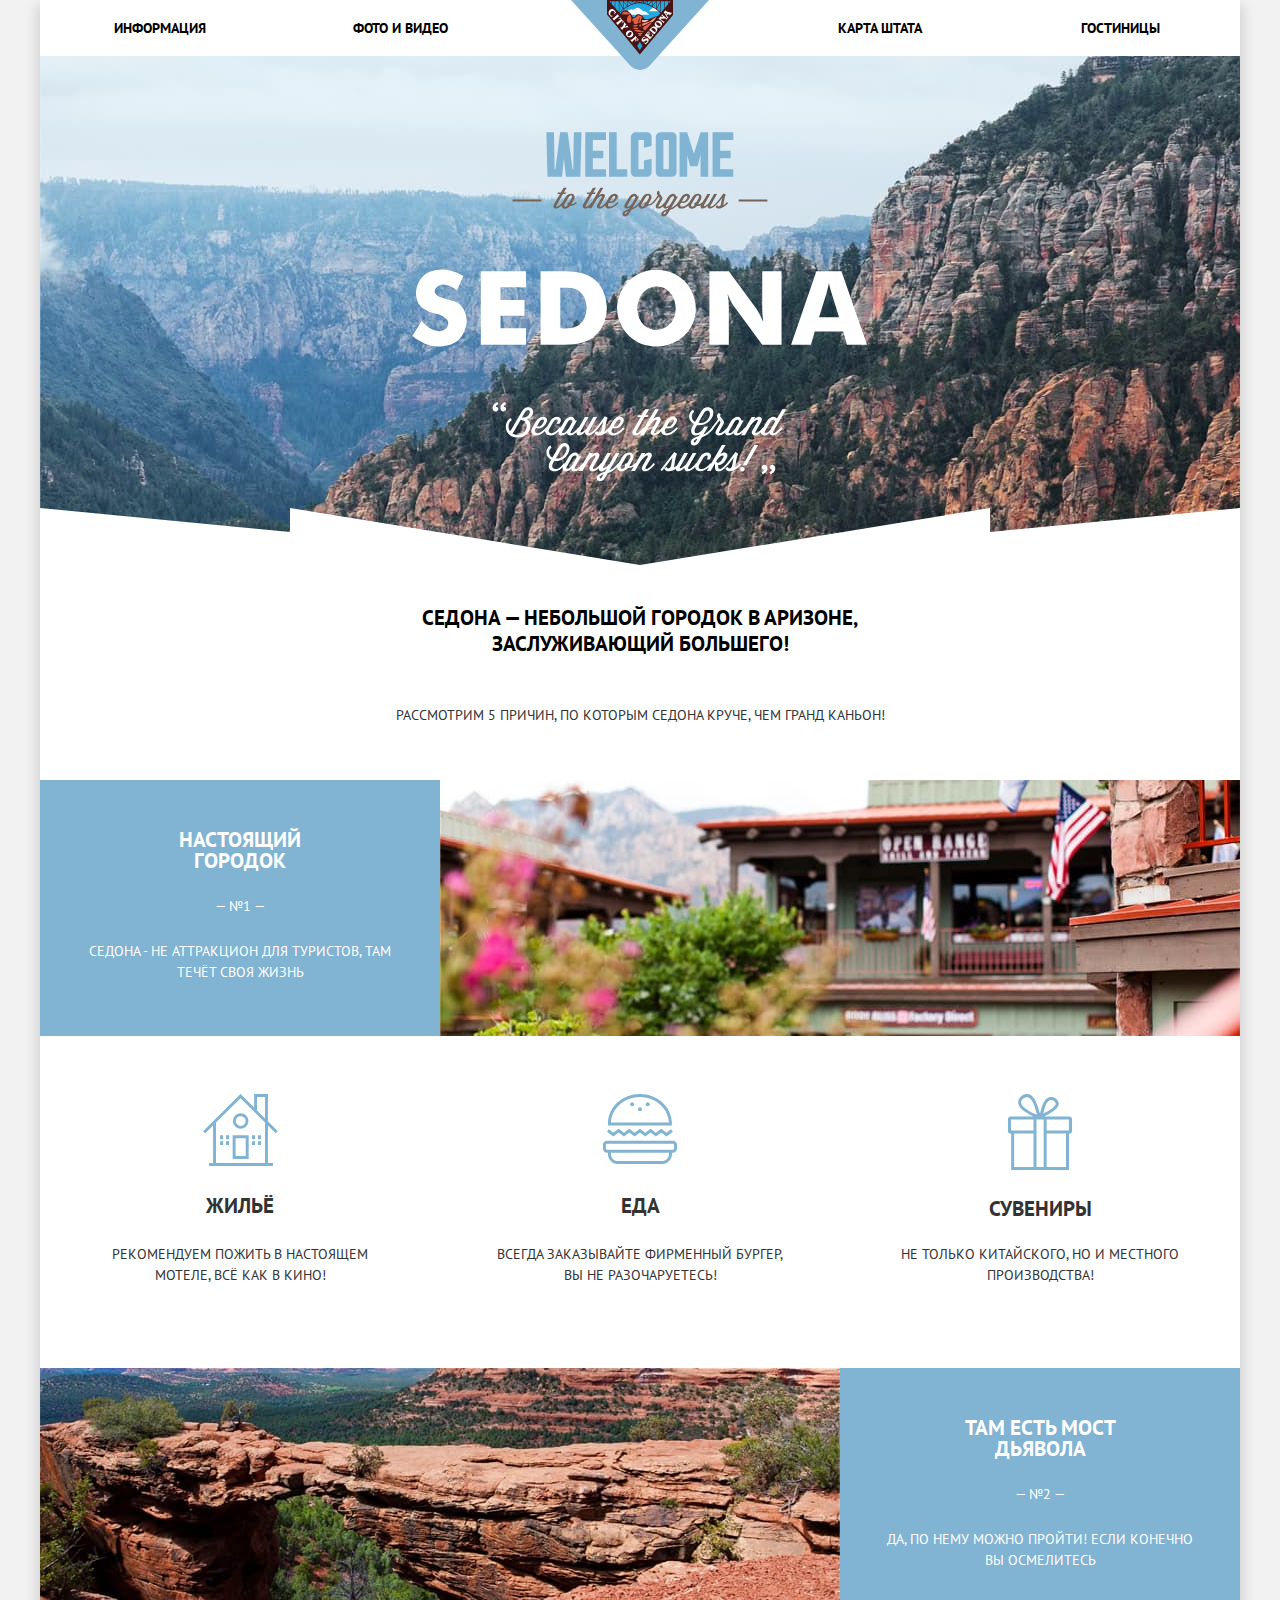
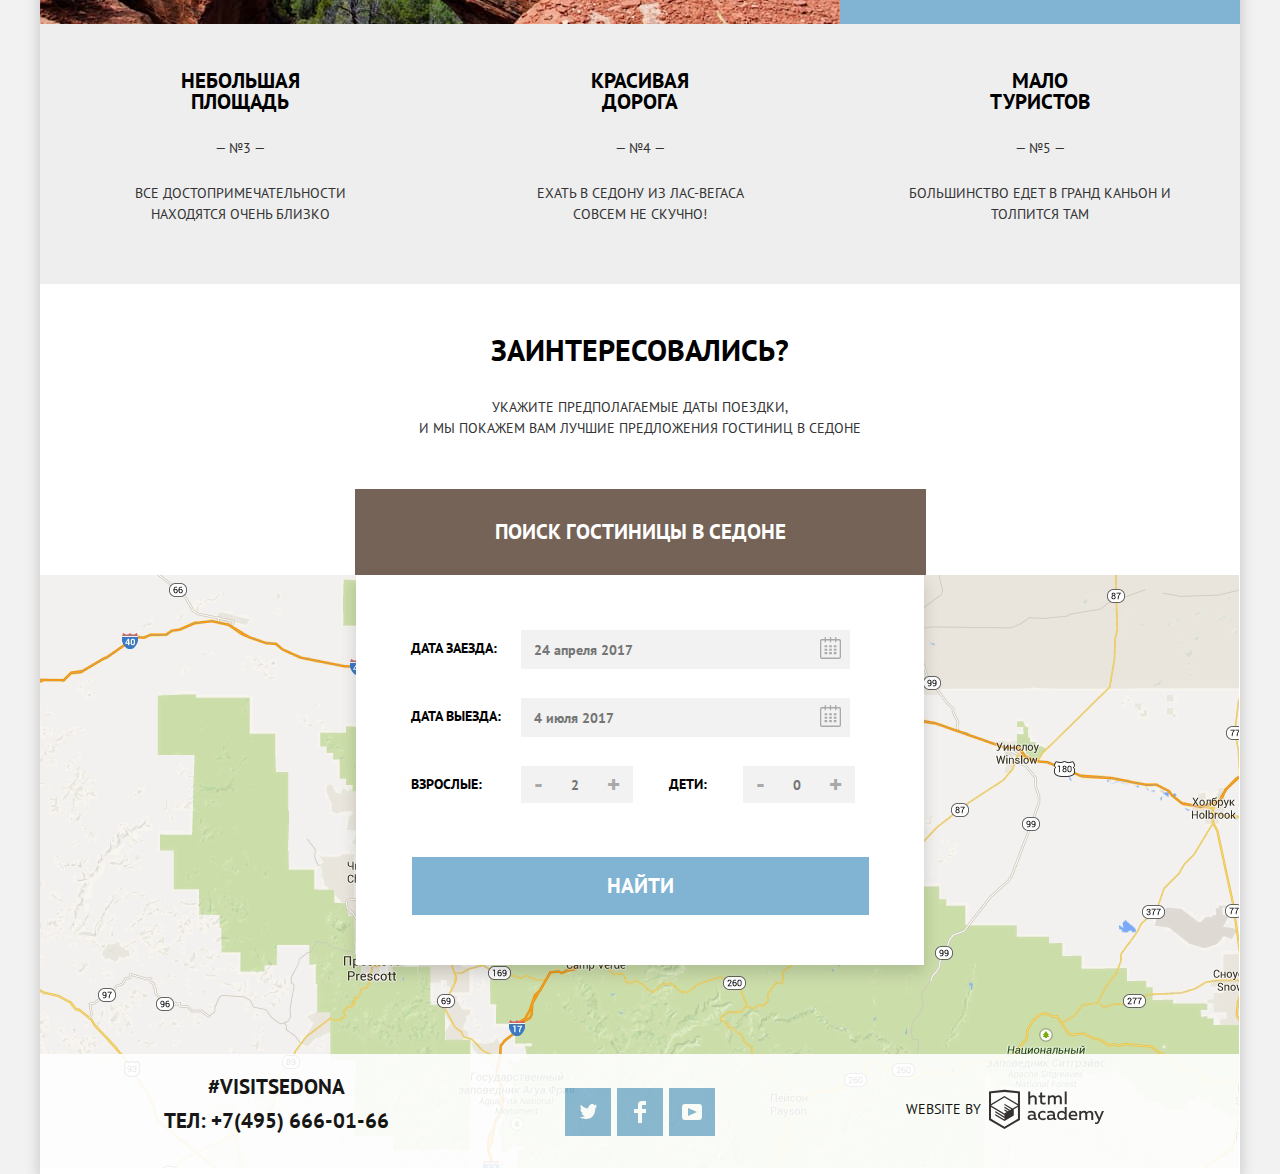
==== commit d8177b04: "Завершение верстки" ====
--- a/index.html
+++ b/index.html
@@ -157,6 +157,7 @@
       </div>
     </section>
     <section class="map">
+      <h2 class="visually-hidden">Карта Штата</h2>
       <img src="img/map.png" width="1199" height="594" alt="Map">
     </section>
   </main>
--- a/css/style.css
+++ b/css/style.css
@@ -28,7 +28,7 @@
 body {
   margin: 0;
   padding: 0;
-  font-family: 'PT Sans', sans-serif;
+  font-family: 'PT Sans', "Arial", sans-serif;
   font-size: 14px;
   line-height: 21px;
   font-weight: 400;
@@ -240,7 +240,7 @@
   height: 48px;
 }
 
-.social svg:active {
+.social a:active svg{
   opacity: 0.3;
 }
 
@@ -478,6 +478,12 @@
   box-shadow: 0px 7px 15px rgba(0, 1, 1, 0.15);
 }
 
+.hotel-search input::-moz-placeholder,
+.hotel-search input::-webkit-input-placeholder {
+  text-transform: uppercase;
+  opacity: 1;
+}
+
 .field-name {
   padding-top: 5px;
   display: block;
@@ -500,6 +506,7 @@
   background-color: var(--background-gray);
   font: inherit;
   border: none;
+  box-sizing: border-box;
 }
 
 .hotel-search input:hover {
@@ -509,7 +516,7 @@
 .hotel-search input:focus {
   background-color: var(--basic-white);
   border: 2px solid #E5E5E5;
-  box-sizing: border-box;
+  outline: none;
 }
 
 .checkin-date-field input,
@@ -647,6 +654,28 @@
   width: 23px;
   height: 23px;
   background-image: url("../img/Shape.svg");
+  background-repeat: no-repeat;
+  background-position: 0 0;
+}
+
+.filter-checkbox:disabled + label::before {
+  content: "";
+  position: absolute;
+  left: -40px;
+  width: 23px;
+  height: 23px;
+  background-image: url("../img/checkbox-off-block.svg");
+  background-repeat: no-repeat;
+  background-position: 0 0;
+}
+
+.filter-checkbox:checked:disabled + label::after {
+  content: "";
+  position: absolute;
+  left: -35px;
+  width: 23px;
+  height: 23px;
+  background-image: url("../img/Shape-block.svg");
   background-repeat: no-repeat;
   background-position: 0 0;
 }
@@ -736,6 +765,11 @@
   cursor: pointer;
 }
 
+.range-control .toggle:hover,
+.range-control .toggle:focus{
+  transform: scale(1.2, 1.2);
+}
+
 .range-control .toggle-max {
   left: 253px;
 }
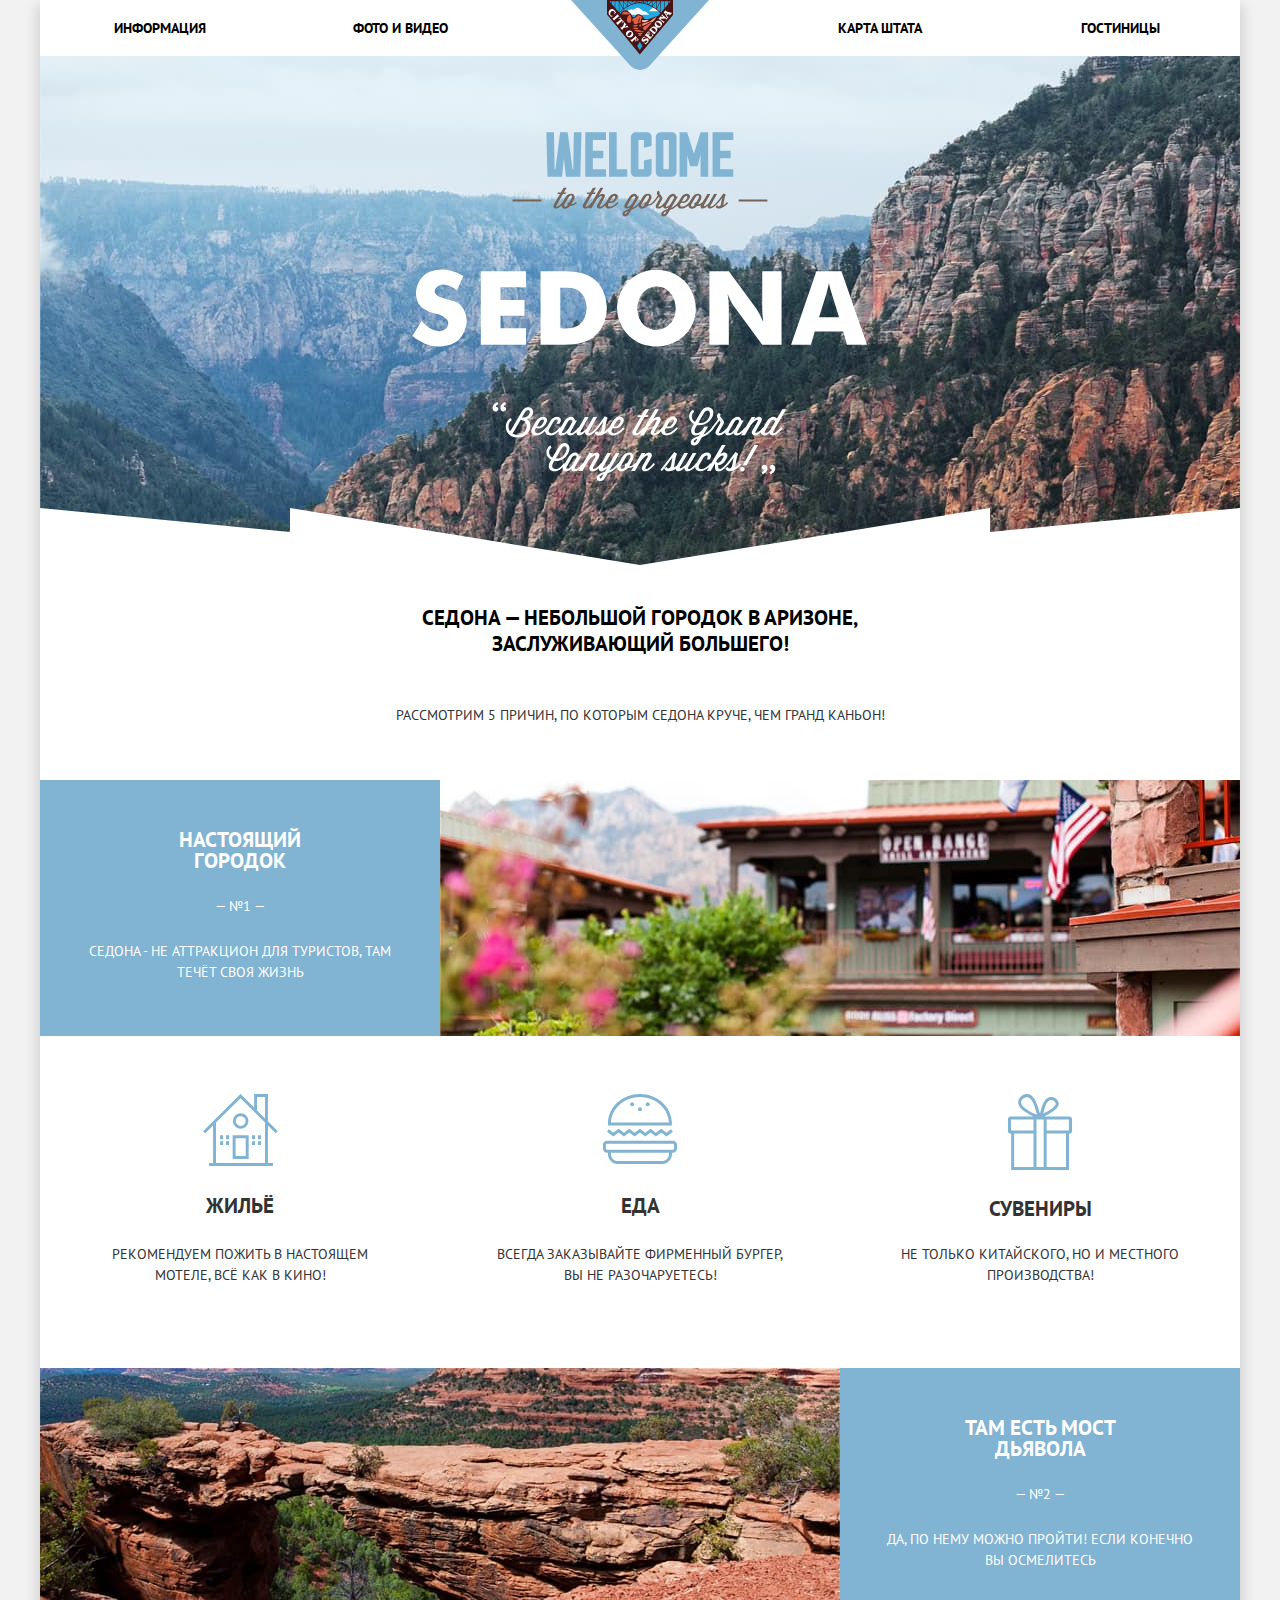
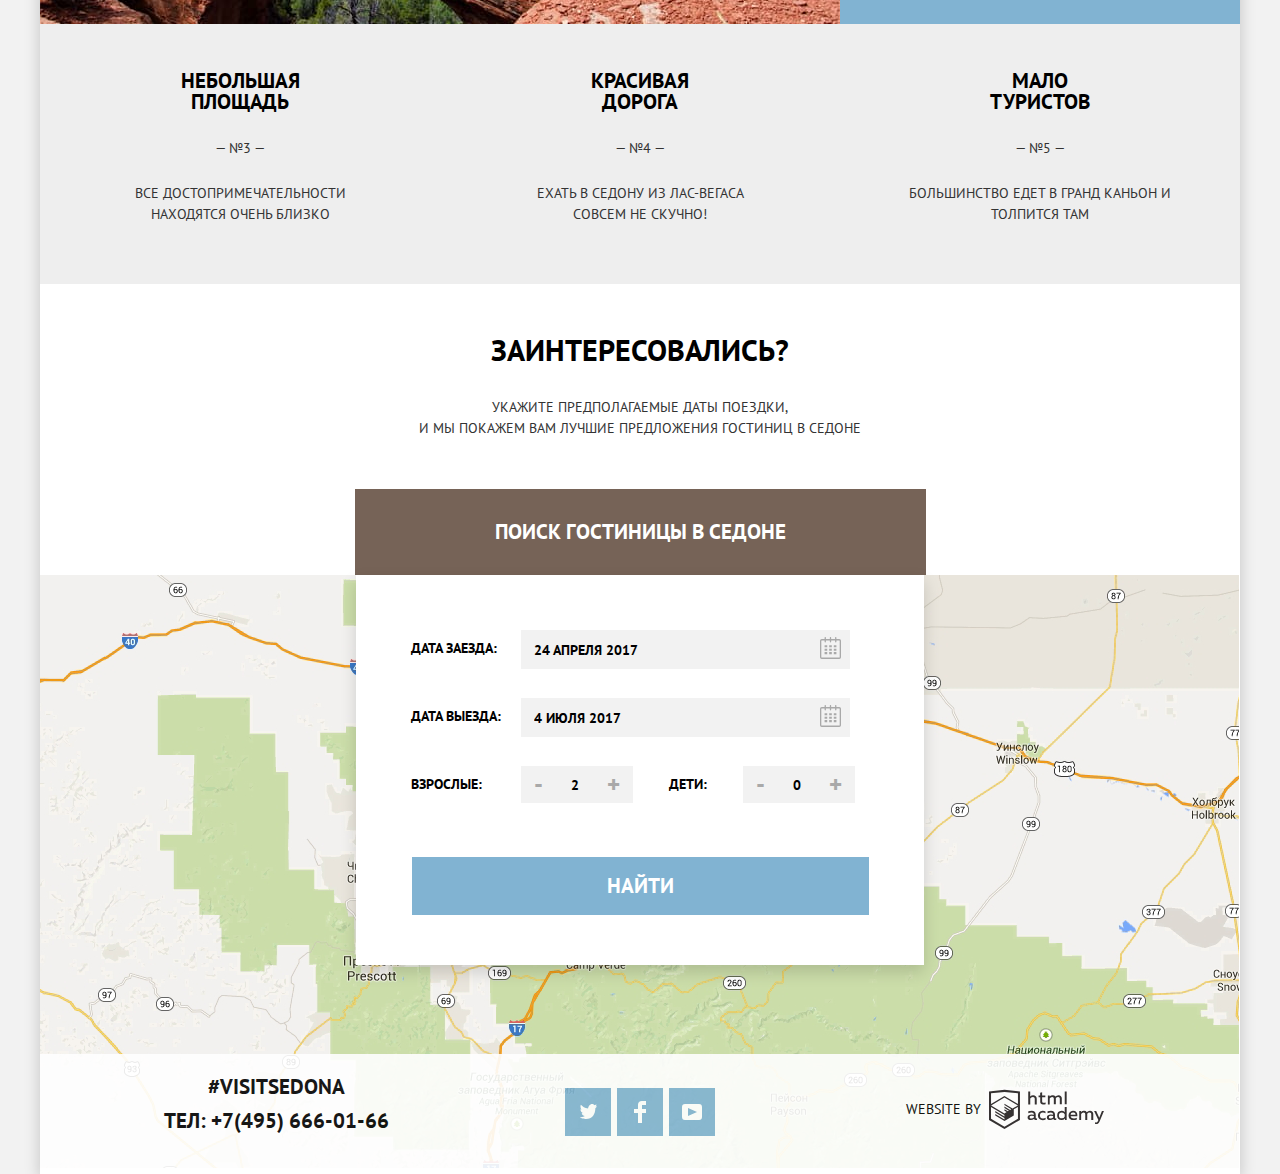
==== commit 5cef5344: "Интерактивные элементы" ====
--- a/index.html
+++ b/index.html
@@ -102,10 +102,10 @@
       <button class="form-call-button button btn-brown" type="button">Поиск гостиницы в Седоне</button>
       <div class="hotel-search">
         <div class="form-container">
-          <form action="https://echo.htmlacademy.ru" method="get">
+          <form class="search-form" action="https://echo.htmlacademy.ru" method="get">
             <div class="form-line checkin-date-field">
               <label class="field-name" for="arrivalDate">Дата заезда:</label>
-              <input id="arrivalDate" type="text" placeholder="24 апреля 2017"
+              <input class="checkin-input" id="arrivalDate" type="text" placeholder="24 апреля 2017"
                      name="Arrival date">
               <button class="calendar" type="button">
                 <svg xmlns="http://www.w3.org/2000/svg" width="21" height="22">
@@ -118,7 +118,7 @@
             </div>
             <div class="form-line checkout-date-field">
               <label class="field-name" for="dateOfDeparture">Дата выезда:</label>
-              <input id="dateOfDeparture" type="text" placeholder="4 июля 2017"
+              <input class="checkout-input" id="dateOfDeparture" type="text" placeholder="4 июля 2017"
                      name="Date of departure">
               <button class="calendar" type="button">
                 <svg xmlns="http://www.w3.org/2000/svg" width="21" height="22">
@@ -211,5 +211,6 @@
     </div>
   </footer>
 </div>
+<script src="script.js"></script>
 </body>
 </html>
--- a/css/style.css
+++ b/css/style.css
@@ -472,16 +472,27 @@
 }
 
 .form-container {
+  display: block;
   margin: 0px auto;
   width: 568px;
   background-color: var(--basic-white);
   box-shadow: 0px 7px 15px rgba(0, 1, 1, 0.15);
 }
 
-.hotel-search input::-moz-placeholder,
 .hotel-search input::-webkit-input-placeholder {
   text-transform: uppercase;
   opacity: 1;
+  color: #000;
+}
+.hotel-search input::-moz-placeholder {
+  text-transform: uppercase;
+  opacity: 1;
+  color: #000;
+}
+.hotel-search input::placeholder {
+  text-transform: uppercase;
+  opacity: 1;
+  color: #000;
 }
 
 .field-name {
@@ -587,6 +598,10 @@
 .search-button {
   margin-bottom: 50px;
   padding: 16px 195px;
+}
+
+.modal-show{
+  display: none;
 }
 
 /*Map Section*/
@@ -876,38 +891,31 @@
 
 .hotels {
   padding: 0;
+  margin: 0;
 }
 
 .hotels li {
-  padding: 25px 73px;
+  display: flex;
+  justify-content: space-between;
   border-bottom: 1px solid var(--border-gray);
+  padding: 30px 72px 25px 73px;
 }
 
 .hotels li:first-child {
   border-top: 1px solid var(--border-gray);
 }
 
-.hotels li {
-  display: flex;
-  justify-content: space-between;
-}
-
 .hotel-photo {
-  margin-right: 30px;
-}
-
-.hotel-features {
-  display: flex;
-  flex-direction: column;
+  margin-right: 29px;
 }
 
 .hotel-info {
   display: flex;
-  align-items: flex-end;
 }
 
 .hotel-type {
-  margin-right: 30px;
+  display: inline-block;
+  width: 110px;
 }
 
 .hotel-status {
@@ -918,8 +926,8 @@
 
 .hotel-list h3 {
   line-height: 26px;
-  margin-top: 0px;
-  margin-bottom: 10px;
+  margin-top: -8px;
+  margin-bottom: 9px;
 }
 
 .info {
@@ -954,11 +962,11 @@
 }
 
 .more-details {
-  padding: 5px 15px;
+  padding: 5px 17px;
 }
 
 .book {
-  padding: 6px 15px;
-}
-
-
+  padding: 6px 17px;
+}
+
+
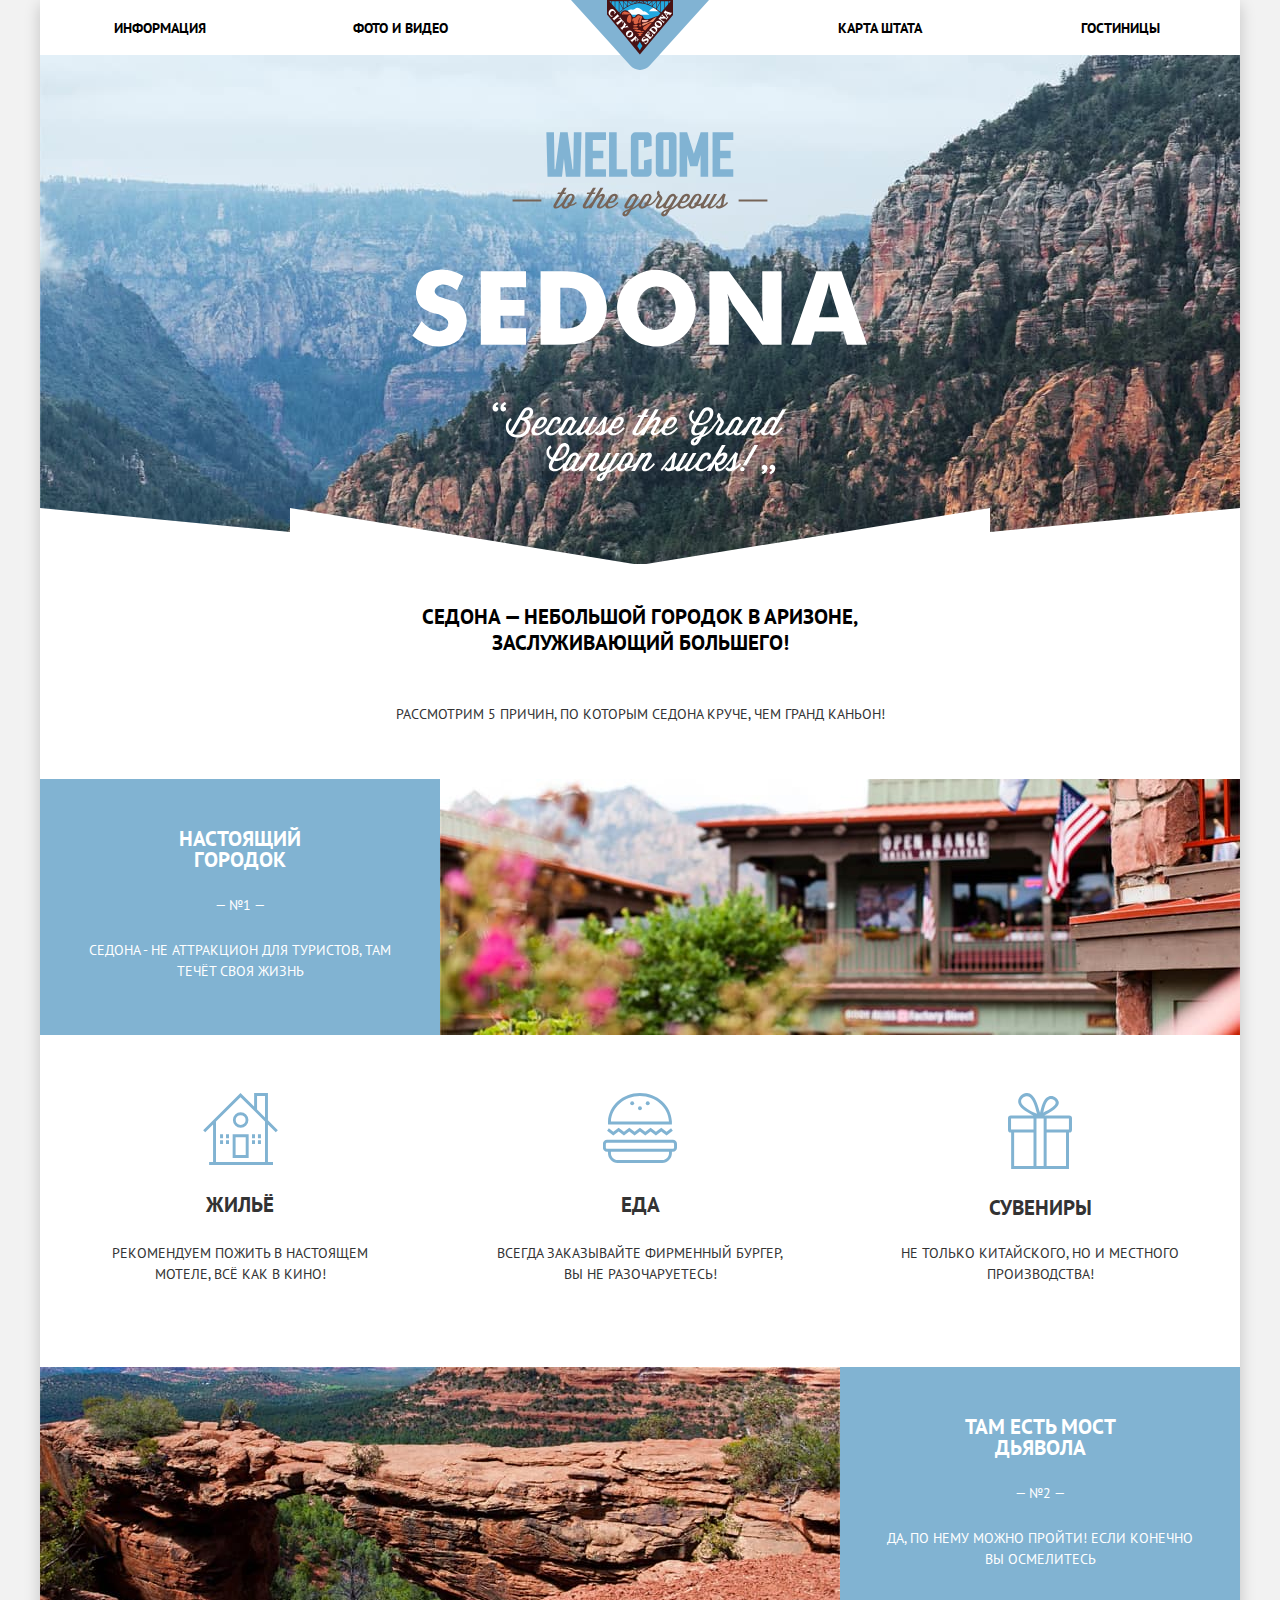
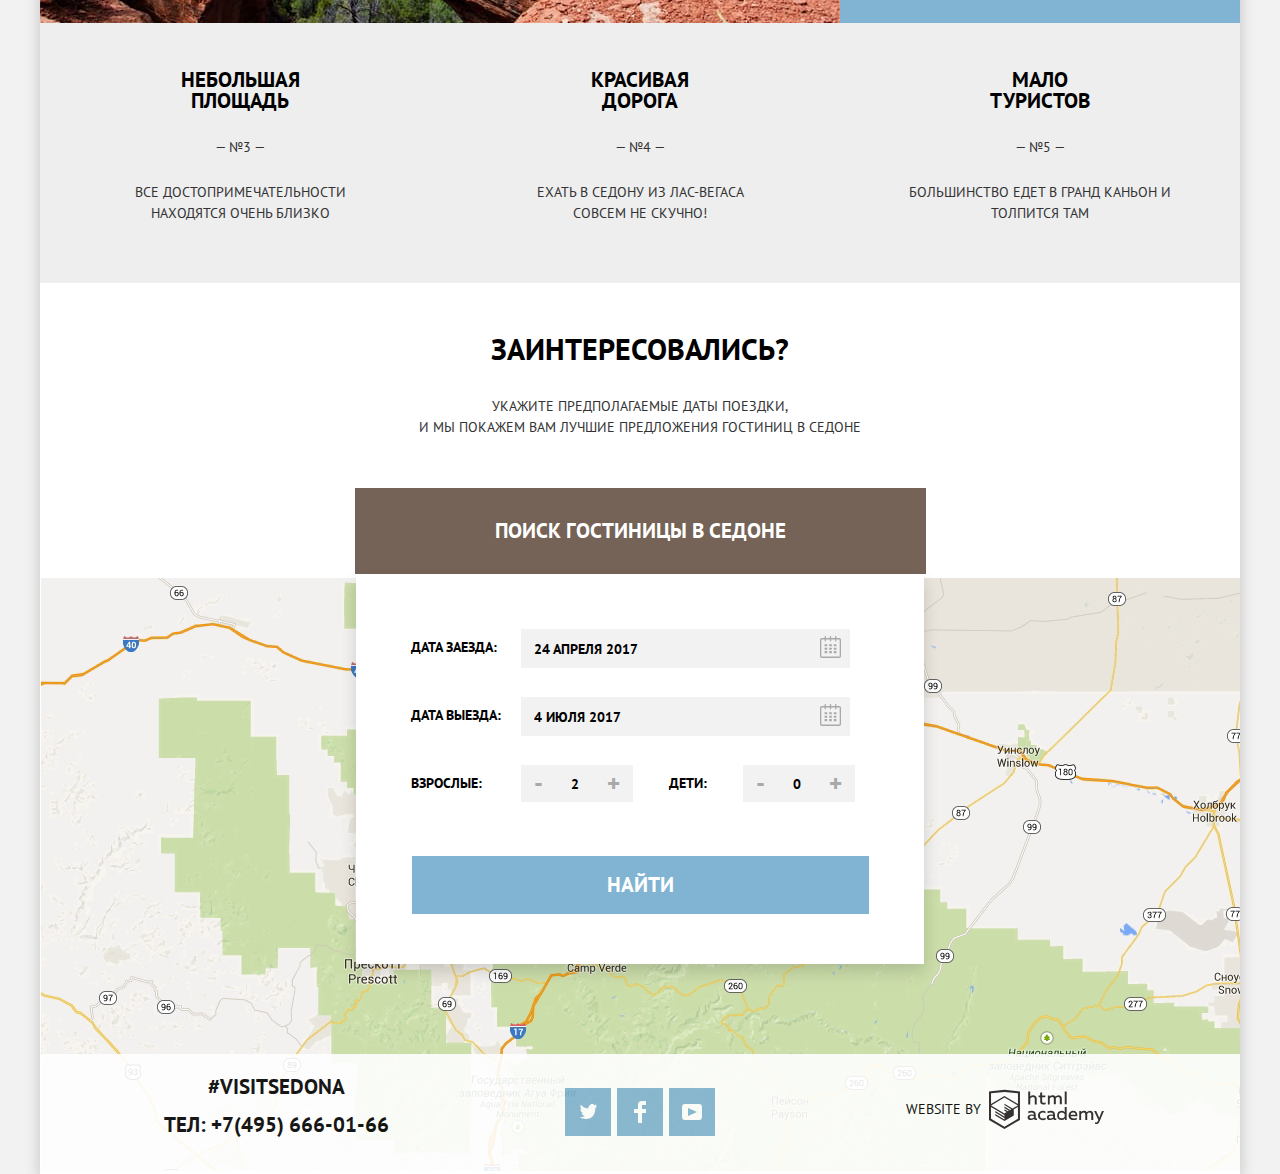
==== commit e422efdb: "Карта" ====
--- a/index.html
+++ b/index.html
@@ -79,19 +79,19 @@
           </div>
         </li>
         <li class="bottom-row color-gray">
-            <h3>Небольшая площадь</h3>
-            <span>— №3 —</span>
-            <p>Все достопримечательности находятся очень близко</p>
+          <h3>Небольшая площадь</h3>
+          <span>— №3 —</span>
+          <p>Все достопримечательности находятся очень близко</p>
         </li>
         <li class="bottom-row color-gray">
-            <h3>Красивая дорога</h3>
-            <span>— №4 —</span>
-            <p>Ехать в Седону из Лас-Вегаса совсем не скучно!</p>
+          <h3>Красивая дорога</h3>
+          <span>— №4 —</span>
+          <p>Ехать в Седону из Лас-Вегаса совсем не скучно!</p>
         </li>
         <li class="bottom-row color-gray">
-            <h3>Мало туристов</h3>
-            <span>— №5 —</span>
-            <p>Большинство едет в Гранд Каньон и толпится там</p>
+          <h3>Мало туристов</h3>
+          <span>— №5 —</span>
+          <p>Большинство едет в Гранд Каньон и толпится там</p>
         </li>
       </ol>
     </section>
@@ -158,13 +158,16 @@
     </section>
     <section class="map">
       <h2 class="visually-hidden">Карта Штата</h2>
-      <img src="img/map.png" width="1199" height="594" alt="Map">
+      <iframe
+        src="https://www.google.com/maps/embed?pb=!1m18!1m12!1m3!1d689748.8541946638!2d-112.28835990812794!3d34.64045776618935!2m3!1f0!2f0!3f0!3m2!1i1024!2i768!4f13.1!3m3!1m2!1s0x872da132f942b00d%3A0x5548c523fa6c8efd!2z0KHQtdC00L7QvdCwLCDQkNGA0LjQt9C-0L3QsCA4NjMzNiwg0KHQqNCQ!5e0!3m2!1sru!2see!4v1593938937689!5m2!1sru!2see"
+        width="1199" height="594" frameborder="0" style="border:0;" allowfullscreen="" aria-hidden="false"
+        tabindex="0"></iframe>
     </section>
   </main>
   <footer class="main-footer">
     <div class="contact">
       <span>#visitSEDONA</span>
-      <p>Тел: +7(495) 666-01-66</p>
+      <a href="tel:+74956660166">Тел: +7(495) 666-01-66</a>
     </div>
     <ul class="social">
       <li>
@@ -211,6 +214,6 @@
     </div>
   </footer>
 </div>
-<script src="script.js"></script>
+<script src="js/script.js"></script>
 </body>
 </html>
--- a/css/style.css
+++ b/css/style.css
@@ -212,8 +212,15 @@
   padding-top: 20px;
 }
 
-.contact p {
-  margin-top: 8px;
+.contact span {
+  display: inline-block;
+  vertical-align: baseline;
+  margin-bottom: 10px;
+}
+
+.contact a {
+  display: inline-block;
+  vertical-align: middle;
 }
 
 .social {
@@ -240,7 +247,7 @@
   height: 48px;
 }
 
-.social a:active svg{
+.social a:active svg {
   opacity: 0.3;
 }
 
@@ -258,6 +265,7 @@
 
 .copyright a {
   display: inline-block;
+  vertical-align: baseline;
   width: 115px;
   height: 40px;
 }
@@ -277,7 +285,10 @@
 /*Page title*/
 
 .main-title {
-  background: url("../img/background.jpg") no-repeat center;
+  background-color: var(--basic-gray);
+  background-image: url("../img/background.jpg");
+  background-repeat: no-repeat;
+  background-position: center;
   text-align: center;
   margin-bottom: 40px;
 }
@@ -290,7 +301,7 @@
 .main-title::after {
   content: '';
   display: block;
-  height: 57px;
+  height: 56px;
   background-image: url("../img/intro-mask.svg");
 }
 
@@ -344,6 +355,7 @@
 
 .wrap-reason span {
   display: inline-block;
+  vertical-align: baseline;
   margin-bottom: 10px;
 }
 
@@ -428,6 +440,7 @@
 
 .bottom-row span {
   display: inline-block;
+  vertical-align: baseline;
   margin-bottom: 10px;
 }
 
@@ -484,11 +497,13 @@
   opacity: 1;
   color: #000;
 }
+
 .hotel-search input::-moz-placeholder {
   text-transform: uppercase;
   opacity: 1;
   color: #000;
 }
+
 .hotel-search input::placeholder {
   text-transform: uppercase;
   opacity: 1;
@@ -600,7 +615,7 @@
   padding: 16px 195px;
 }
 
-.modal-show{
+.modal-show {
   display: none;
 }
 
@@ -608,6 +623,11 @@
 
 .map {
   margin-bottom: -120px;
+  background: url("../img/map.png") no-repeat center;
+}
+
+.map iframe {
+  border: none;
 }
 
 /*Hotels*/
@@ -615,7 +635,10 @@
 /*Hotel selection filter*/
 
 .hotel-selection-filter {
-  background: url("../img/background-filter.jpg") no-repeat center;
+  background-color: var(--basic-graphite-gray);
+  background-image: url("../img/background-filter.jpg");
+  background-repeat: no-repeat;
+  background-position: center;
   background-size: cover;
   color: var(--basic-white);
   padding-top: 25px;
@@ -668,7 +691,7 @@
   left: -35px;
   width: 23px;
   height: 23px;
-  background-image: url("../img/Shape.svg");
+  background-image: url("../img/checkmark.svg");
   background-repeat: no-repeat;
   background-position: 0 0;
 }
@@ -690,7 +713,7 @@
   left: -35px;
   width: 23px;
   height: 23px;
-  background-image: url("../img/Shape-block.svg");
+  background-image: url("../img/checkmark-block.svg");
   background-repeat: no-repeat;
   background-position: 0 0;
 }
@@ -724,8 +747,9 @@
   border-radius: 2px;
 }
 
-.price-control label{
+.price-control label {
   display: inline-block;
+  vertical-align: baseline;
   width: 50%;
   text-align: center;
 }
@@ -781,7 +805,7 @@
 }
 
 .range-control .toggle:hover,
-.range-control .toggle:focus{
+.range-control .toggle:focus {
   transform: scale(1.2, 1.2);
 }
 
@@ -799,7 +823,7 @@
 }
 
 .filter-button:hover,
-.filter-button:focus{
+.filter-button:focus {
   color: var(--basic-black);
   background-color: var(--basic-white);
 }
@@ -915,6 +939,7 @@
 
 .hotel-type {
   display: inline-block;
+  vertical-align: baseline;
   width: 110px;
 }
 
@@ -931,7 +956,7 @@
 }
 
 .info {
-  margin-bottom: 15px;
+  margin-bottom: 19px;
 }
 
 .stars {
@@ -966,7 +991,7 @@
 }
 
 .book {
-  padding: 6px 17px;
-}
-
-
+  padding: 5px 17px;
+}
+
+
